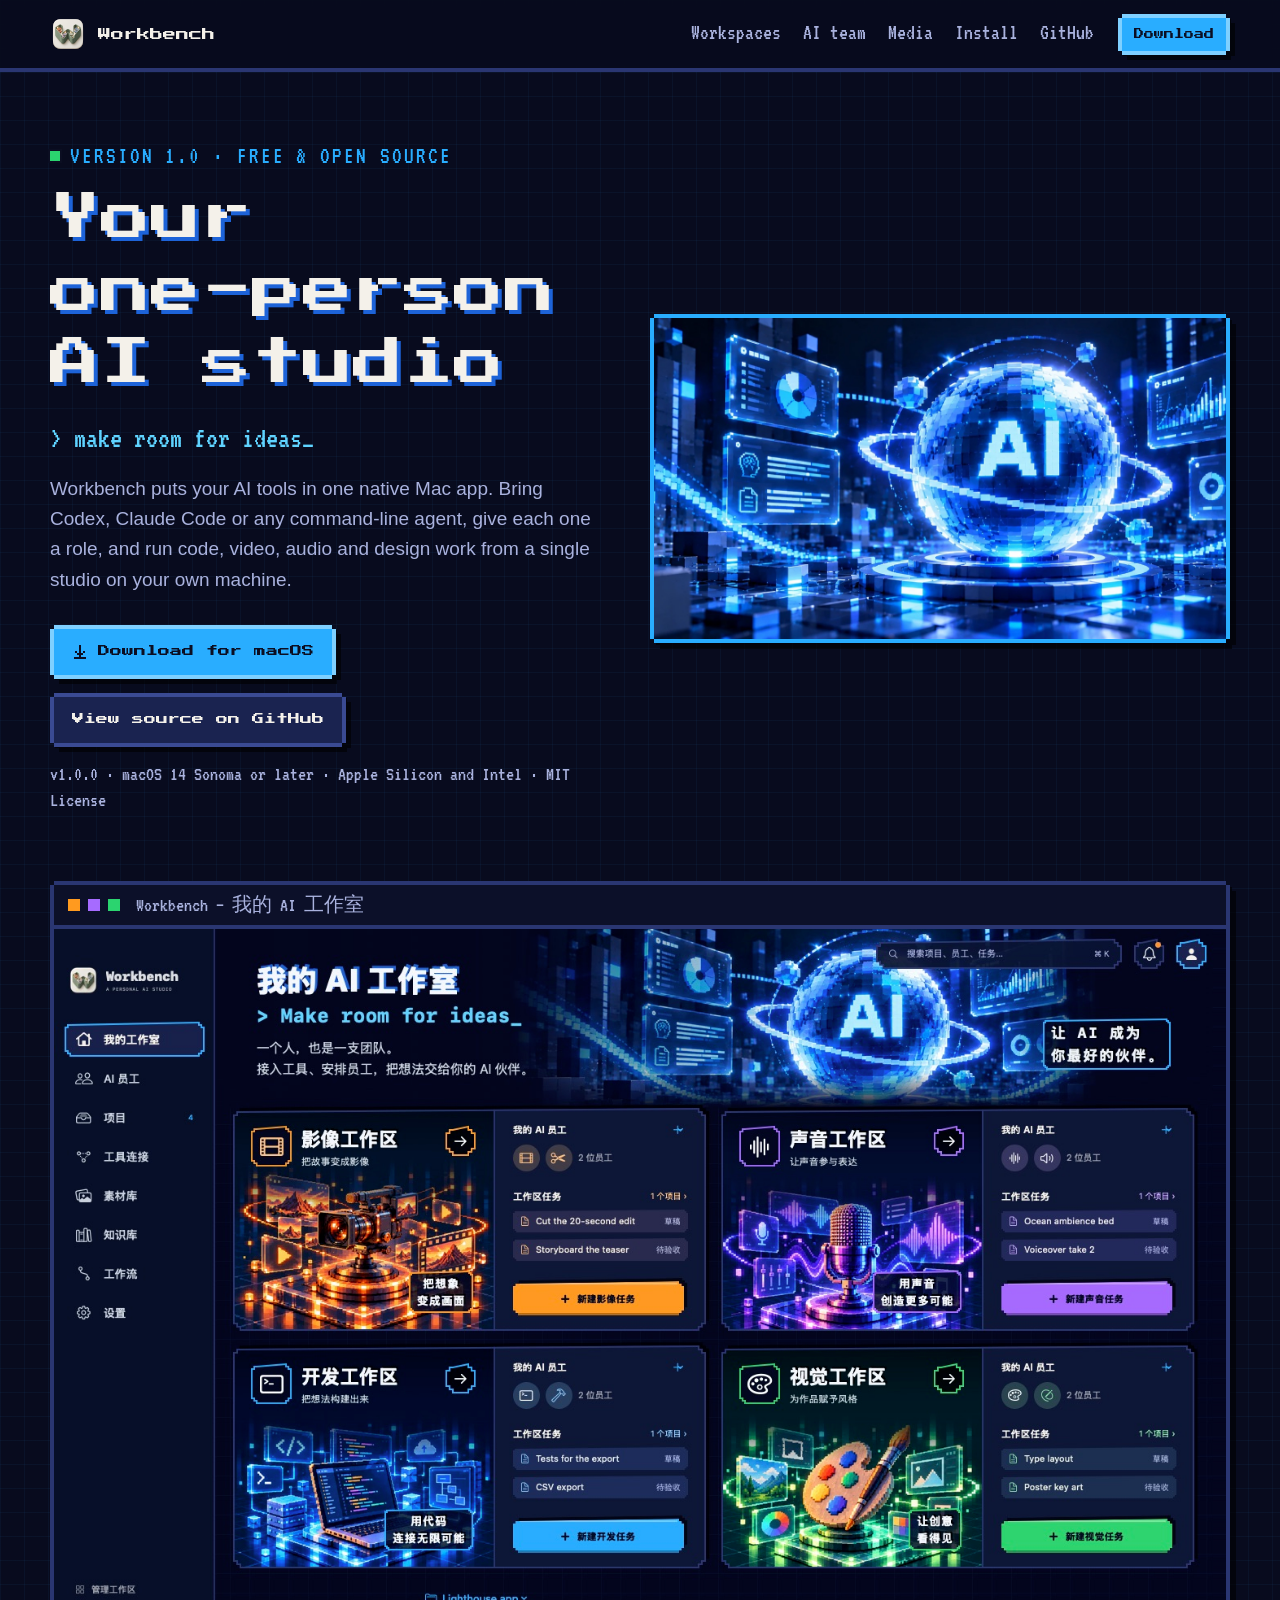
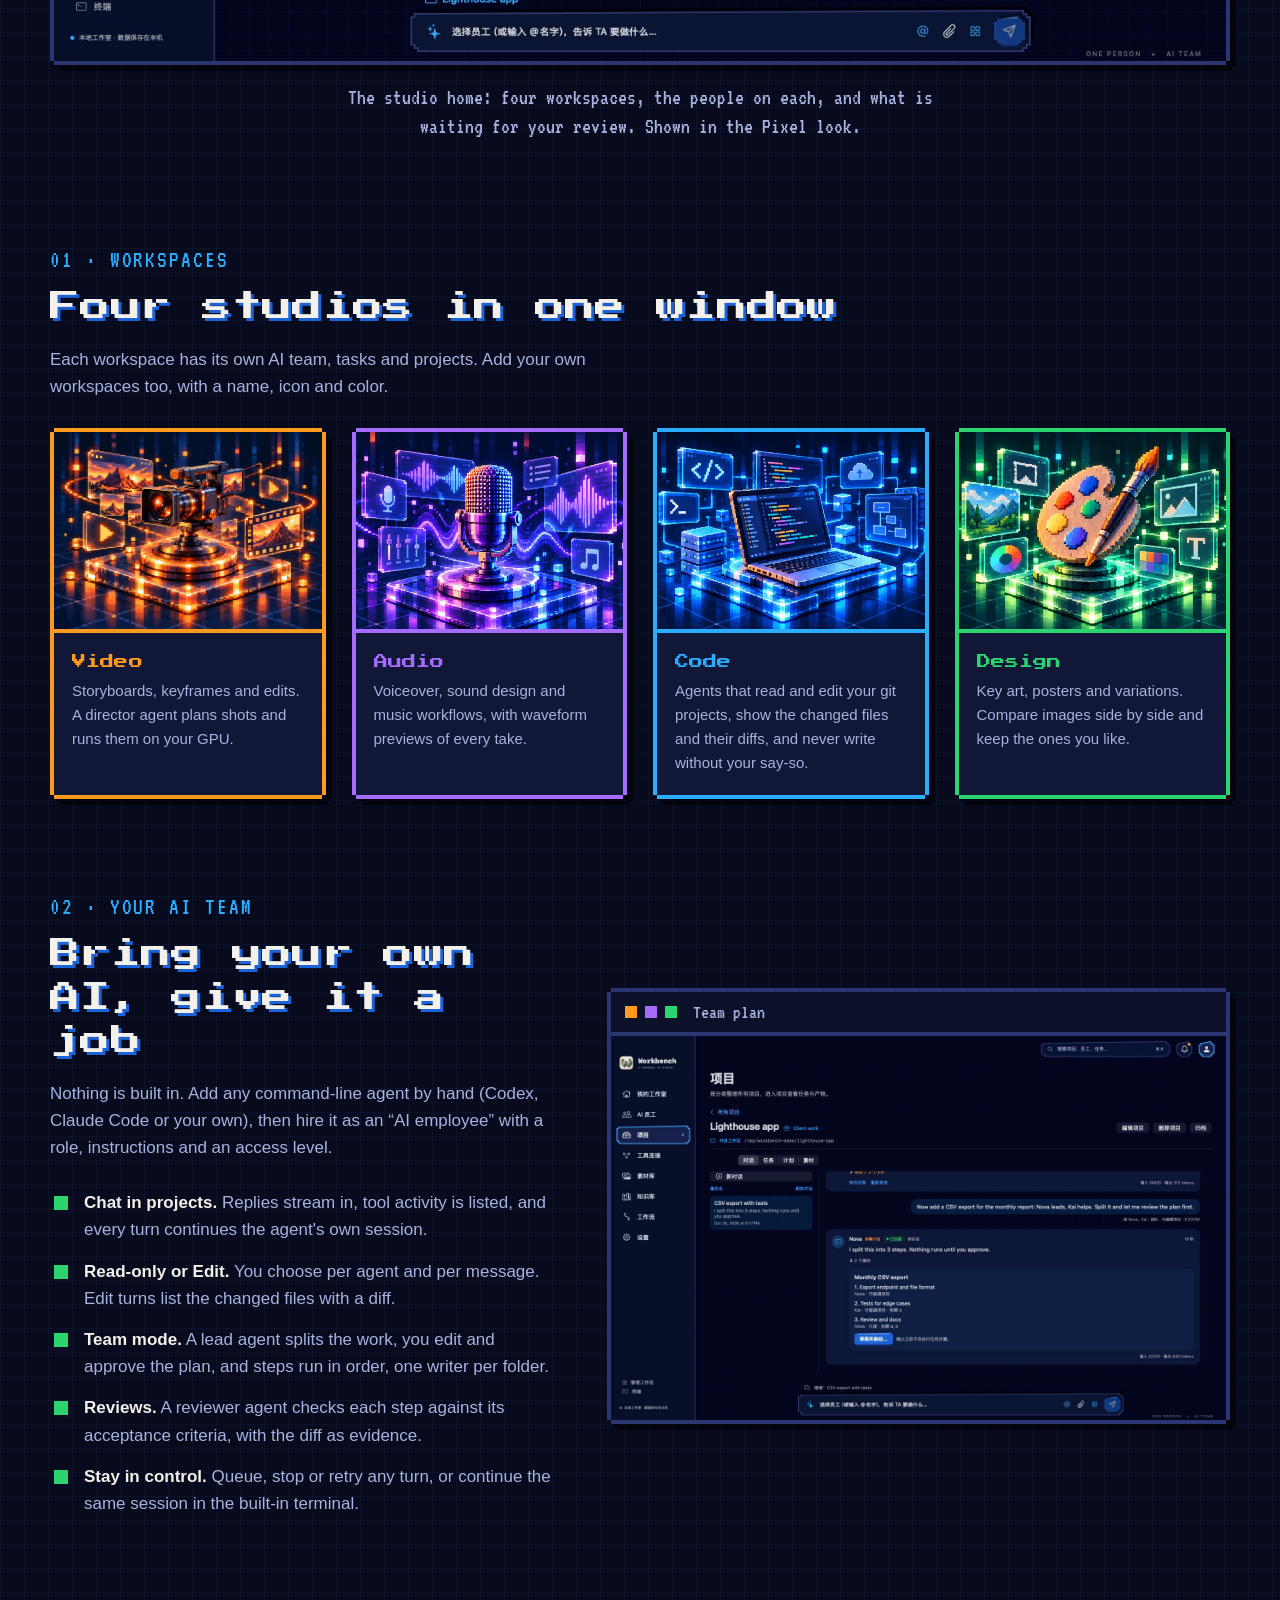
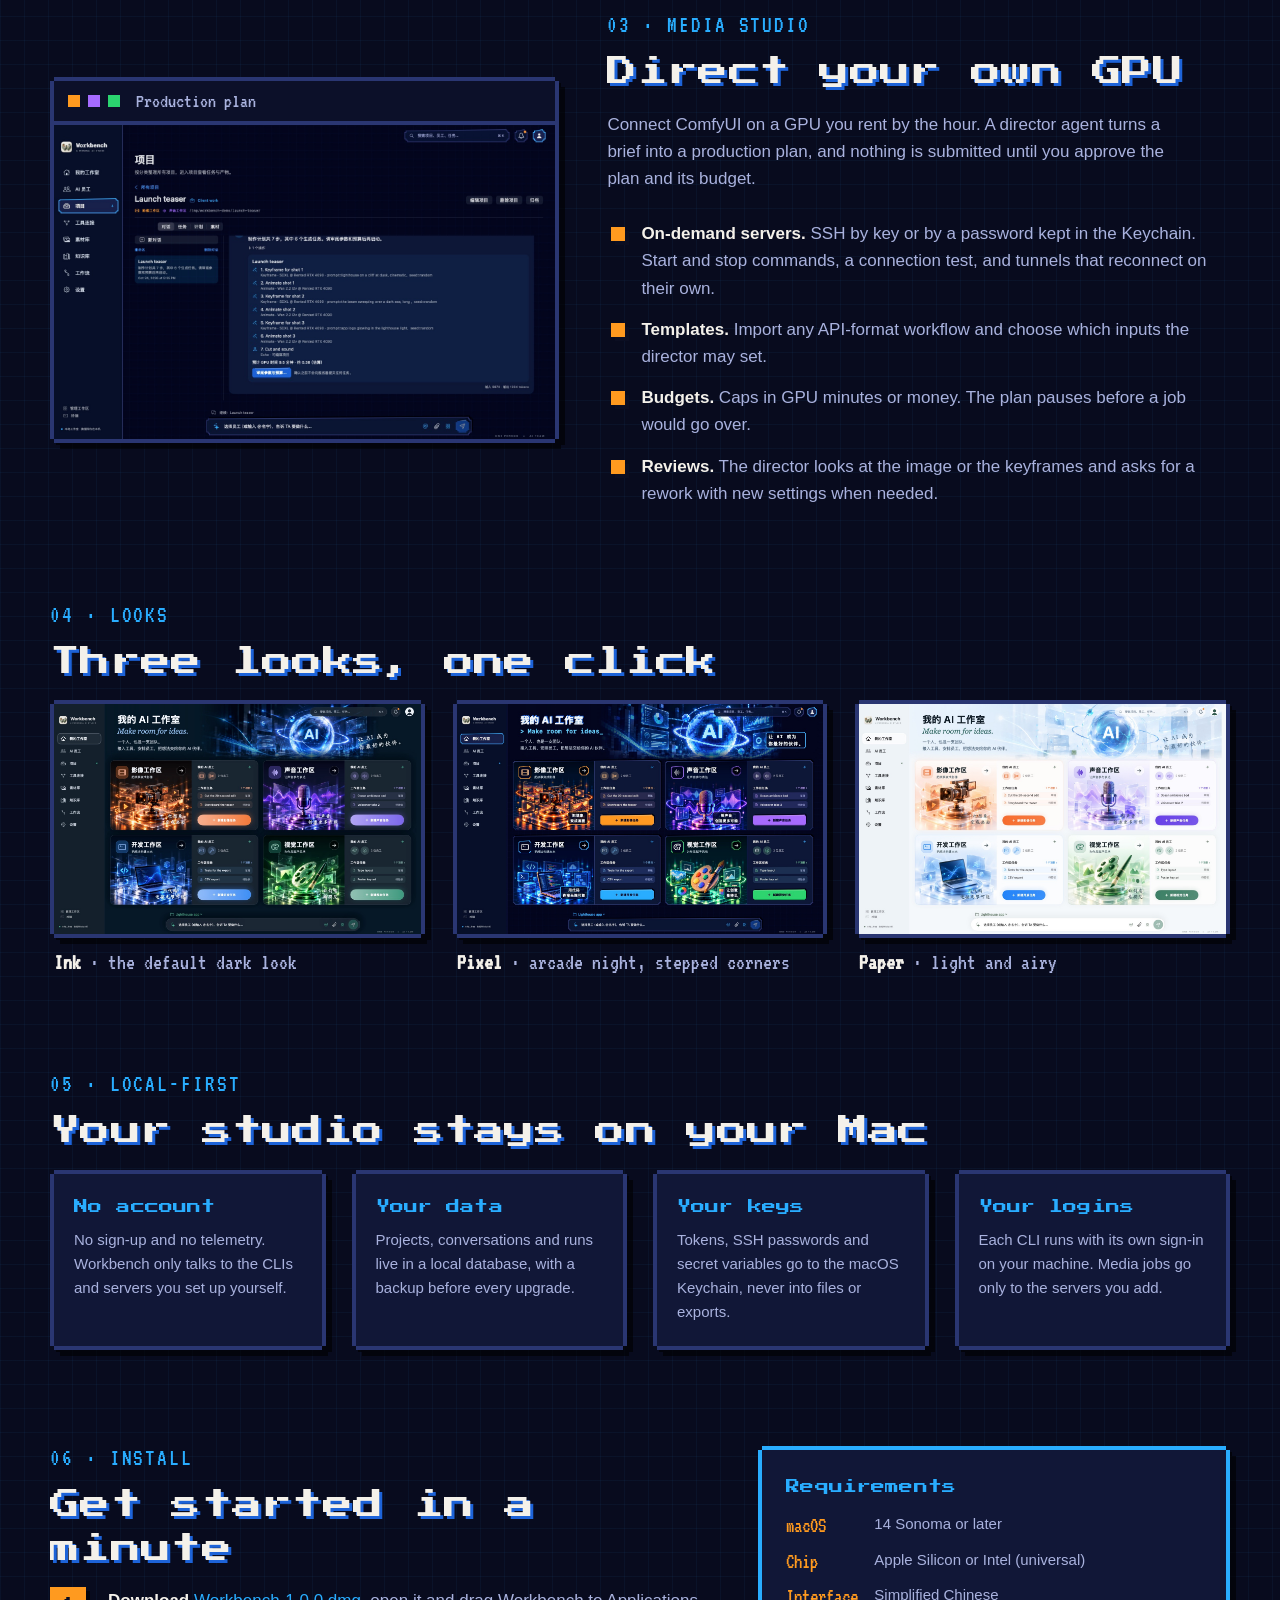
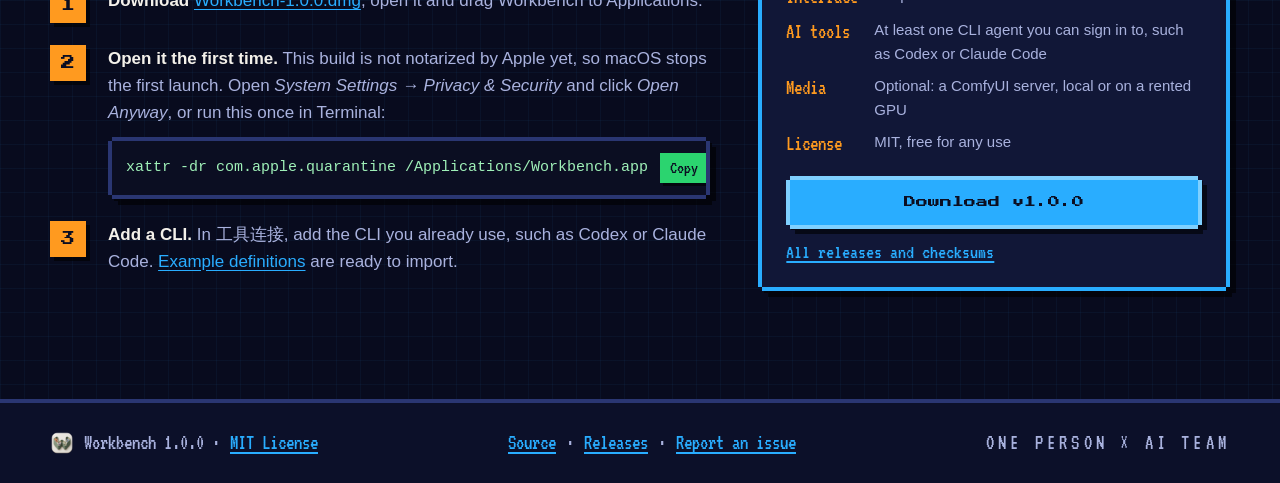
==== site/index.html @ cf40e53f "Release Workbench 1.0.0 First official release.  - Looks: Ink dark is the default; new Pixel style; " ====
<!doctype html>
<html lang="en">
<head>
  <meta charset="utf-8">
  <meta name="viewport" content="width=device-width, initial-scale=1">
  <title>Workbench — your one-person AI studio for macOS</title>
  <meta name="description" content="Workbench is a free, open-source Mac app that brings your AI tools into one studio. Bring Codex, Claude Code or any CLI, give them roles, and run code, video, audio and design work from one place.">
  <meta name="theme-color" content="#080B1E">
  <meta property="og:type" content="website">
  <meta property="og:title" content="Workbench — your one-person AI studio">
  <meta property="og:description" content="Bring your own AI tools, give them roles, and run a studio for code, video, audio and design on your Mac. Free and open source.">
  <meta property="og:image" content="https://haiyangdeng.github.io/My-Workbench/assets/screens/home-pixel.jpg">
  <meta property="og:url" content="https://haiyangdeng.github.io/My-Workbench/">
  <meta name="twitter:card" content="summary_large_image">
  <link rel="icon" type="image/png" href="assets/favicon.png">
  <link rel="apple-touch-icon" href="assets/icon-512.png">
  <link rel="preconnect" href="https://fonts.googleapis.com">
  <link rel="preconnect" href="https://fonts.gstatic.com" crossorigin>
  <link href="https://fonts.googleapis.com/css2?family=Press+Start+2P&family=VT323&display=swap" rel="stylesheet">
  <link rel="stylesheet" href="styles.css">
</head>
<body>
  <a class="skip" href="#main">Skip to content</a>

  <header class="nav">
    <div class="wrap nav-inner">
      <a class="brand" href="#top" aria-label="Workbench home">
        <img src="assets/icon-512.png" alt="" width="36" height="36">
        <span>Workbench</span>
      </a>
      <nav aria-label="Sections">
        <ul>
          <li><a href="#workspaces">Workspaces</a></li>
          <li><a href="#agents">AI team</a></li>
          <li><a href="#media">Media</a></li>
          <li><a href="#install">Install</a></li>
          <li><a href="https://github.com/haiyangdeng/My-Workbench">GitHub</a></li>
        </ul>
      </nav>
      <a class="btn btn-small btn-primary" href="https://github.com/haiyangdeng/My-Workbench/releases/download/v1.0.0/Workbench-1.0.0.dmg">Download</a>
    </div>
  </header>

  <main id="main">
    <section class="hero" id="top">
      <div class="wrap hero-grid">
        <div class="hero-copy">
          <p class="kicker"><span class="dot"></span> Version 1.0 · free &amp; open source</p>
          <h1>Your <span class="nowrap">one-person</span> AI studio</h1>
          <p class="prompt" aria-label="Make room for ideas">&gt; make room for ideas<span class="caret" aria-hidden="true">_</span></p>
          <p class="lede">Workbench puts your AI tools in one native Mac app. Bring Codex, Claude Code or any command-line agent, give each one a role, and run code, video, audio and design work from a single studio on your own machine.</p>
          <div class="cta">
            <a class="btn btn-primary" href="https://github.com/haiyangdeng/My-Workbench/releases/download/v1.0.0/Workbench-1.0.0.dmg">
              <svg aria-hidden="true" viewBox="0 0 16 16" width="16" height="16"><path fill="currentColor" d="M7 1h2v8h2v-2h2v2h-2v2h-2v2H7v-2H5v-2H3V7h2v2h2z M2 13h12v2H2z"/></svg>
              Download for macOS
            </a>
            <a class="btn" href="https://github.com/haiyangdeng/My-Workbench">View source on GitHub</a>
          </div>
          <p class="fine">v1.0.0 · macOS 14 Sonoma or later · Apple Silicon and Intel · MIT License</p>
        </div>
        <div class="hero-art px">
          <img src="assets/art/hero.jpg" alt="Pixel-art illustration of a glowing sphere marked AI, surrounded by floating screens" width="1700" height="721">
        </div>
      </div>
    </section>

    <section class="showcase" aria-label="Screenshot">
      <div class="wrap">
        <figure class="window px">
          <div class="titlebar" aria-hidden="true"><i></i><i></i><i></i><span>Workbench — 我的 AI 工作室</span></div>
          <img src="assets/screens/home-pixel.jpg" alt="Workbench home in the pixel style: four workspace cards for video, audio, code and design, each with its AI team and tasks" width="1440" height="900" loading="lazy">
        </figure>
        <p class="caption">The studio home: four workspaces, the people on each, and what is waiting for your review. Shown in the Pixel look.</p>
      </div>
    </section>

    <section id="workspaces" class="section">
      <div class="wrap">
        <p class="kicker">01 · Workspaces</p>
        <h2>Four studios in one window</h2>
        <p class="intro">Each workspace has its own AI team, tasks and projects. Add your own workspaces too, with a name, icon and color.</p>
        <ul class="cards">
          <li class="card px" style="--accent: var(--orange)">
            <img src="assets/art/video.jpg" alt="" loading="lazy" width="1100" height="822">
            <h3>Video</h3>
            <p>Storyboards, keyframes and edits. A director agent plans shots and runs them on your GPU.</p>
          </li>
          <li class="card px" style="--accent: var(--purple)">
            <img src="assets/art/audio.jpg" alt="" loading="lazy" width="1100" height="730">
            <h3>Audio</h3>
            <p>Voiceover, sound design and music workflows, with waveform previews of every take.</p>
          </li>
          <li class="card px" style="--accent: var(--cyan)">
            <img src="assets/art/code.jpg" alt="" loading="lazy" width="1100" height="730">
            <h3>Code</h3>
            <p>Agents that read and edit your git projects, show the changed files and their diffs, and never write without your say-so.</p>
          </li>
          <li class="card px" style="--accent: var(--green)">
            <img src="assets/art/design.jpg" alt="" loading="lazy" width="1100" height="730">
            <h3>Design</h3>
            <p>Key art, posters and variations. Compare images side by side and keep the ones you like.</p>
          </li>
        </ul>
      </div>
    </section>

    <section id="agents" class="section split">
      <div class="wrap split-grid">
        <div>
          <p class="kicker">02 · Your AI team</p>
          <h2>Bring your own AI, give it a job</h2>
          <p class="intro">Nothing is built in. Add any command-line agent by hand (Codex, Claude Code or your own), then hire it as an “AI employee” with a role, instructions and an access level.</p>
          <ul class="checks">
            <li><b>Chat in projects.</b> Replies stream in, tool activity is listed, and every turn continues the agent's own session.</li>
            <li><b>Read-only or Edit.</b> You choose per agent and per message. Edit turns list the changed files with a diff.</li>
            <li><b>Team mode.</b> A lead agent splits the work, you edit and approve the plan, and steps run in order, one writer per folder.</li>
            <li><b>Reviews.</b> A reviewer agent checks each step against its acceptance criteria, with the diff as evidence.</li>
            <li><b>Stay in control.</b> Queue, stop or retry any turn, or continue the same session in the built-in terminal.</li>
          </ul>
        </div>
        <figure class="window px">
          <div class="titlebar" aria-hidden="true"><i></i><i></i><i></i><span>Team plan</span></div>
          <img src="assets/screens/team-plan.jpg" alt="A project conversation: an agent's earlier fix with its changed files, then a lead agent's three-step plan waiting for approval" width="1440" height="900" loading="lazy">
        </figure>
      </div>
    </section>

    <section id="media" class="section split reverse">
      <div class="wrap split-grid">
        <div>
          <p class="kicker">03 · Media studio</p>
          <h2>Direct your own GPU</h2>
          <p class="intro">Connect ComfyUI on a GPU you rent by the hour. A director agent turns a brief into a production plan, and nothing is submitted until you approve the plan and its budget.</p>
          <ul class="checks">
            <li><b>On-demand servers.</b> SSH by key or by a password kept in the Keychain. Start and stop commands, a connection test, and tunnels that reconnect on their own.</li>
            <li><b>Templates.</b> Import any API-format workflow and choose which inputs the director may set.</li>
            <li><b>Budgets.</b> Caps in GPU minutes or money. The plan pauses before a job would go over.</li>
            <li><b>Reviews.</b> The director looks at the image or the keyframes and asks for a rework with new settings when needed.</li>
          </ul>
        </div>
        <figure class="window px">
          <div class="titlebar" aria-hidden="true"><i></i><i></i><i></i><span>Production plan</span></div>
          <img src="assets/screens/director-plan.jpg" alt="A director's seven-step production plan for a launch teaser, with keyframe and animation jobs on a rented GPU and an estimated cost" width="1440" height="900" loading="lazy">
        </figure>
      </div>
    </section>

    <section id="looks" class="section">
      <div class="wrap">
        <p class="kicker">04 · Looks</p>
        <h2>Three looks, one click</h2>
        <ul class="looks">
          <li>
            <figure class="px"><img src="assets/screens/home-ink.jpg" alt="Workbench in the Ink look: deep navy with glowing artwork" loading="lazy" width="1440" height="900"></figure>
            <p><b>Ink</b> · the default dark look</p>
          </li>
          <li>
            <figure class="px"><img src="assets/screens/home-pixel.jpg" alt="Workbench in the Pixel look: indigo night, arcade colors and pixel artwork" loading="lazy" width="1440" height="900"></figure>
            <p><b>Pixel</b> · arcade night, stepped corners</p>
          </li>
          <li>
            <figure class="px"><img src="assets/screens/home-paper.jpg" alt="Workbench in the Paper look: light blue and white" loading="lazy" width="1440" height="900"></figure>
            <p><b>Paper</b> · light and airy</p>
          </li>
        </ul>
      </div>
    </section>

    <section id="local" class="section">
      <div class="wrap">
        <p class="kicker">05 · Local-first</p>
        <h2>Your studio stays on your Mac</h2>
        <ul class="tiles">
          <li class="px"><h3>No account</h3><p>No sign-up and no telemetry. Workbench only talks to the CLIs and servers you set up yourself.</p></li>
          <li class="px"><h3>Your data</h3><p>Projects, conversations and runs live in a local database, with a backup before every upgrade.</p></li>
          <li class="px"><h3>Your keys</h3><p>Tokens, SSH passwords and secret variables go to the macOS Keychain, never into files or exports.</p></li>
          <li class="px"><h3>Your logins</h3><p>Each CLI runs with its own sign-in on your machine. Media jobs go only to the servers you add.</p></li>
        </ul>
      </div>
    </section>

    <section id="install" class="section">
      <div class="wrap install">
        <div>
          <p class="kicker">06 · Install</p>
          <h2>Get started in a minute</h2>
          <ol class="steps">
            <li><span class="num">1</span><div><b>Download</b> <a href="https://github.com/haiyangdeng/My-Workbench/releases/download/v1.0.0/Workbench-1.0.0.dmg">Workbench-1.0.0.dmg</a>, open it and drag Workbench to Applications.</div></li>
            <li><span class="num">2</span><div><b>Open it the first time.</b> This build is not notarized by Apple yet, so macOS stops the first launch. Open <i>System Settings → Privacy &amp; Security</i> and click <i>Open Anyway</i>, or run this once in Terminal:
              <div class="code px"><code id="xattr">xattr -dr com.apple.quarantine /Applications/Workbench.app</code><button class="copy" type="button" data-copy="xattr">Copy</button></div></div></li>
            <li><span class="num">3</span><div><b>Add a CLI.</b> In 工具连接, add the CLI you already use, such as Codex or Claude Code. <a href="https://github.com/haiyangdeng/My-Workbench/tree/main/docs/cli-examples">Example definitions</a> are ready to import.</div></li>
          </ol>
        </div>
        <aside class="specs px" aria-label="Requirements">
          <h3>Requirements</h3>
          <dl>
            <dt>macOS</dt><dd>14 Sonoma or later</dd>
            <dt>Chip</dt><dd>Apple Silicon or Intel (universal)</dd>
            <dt>Interface</dt><dd>Simplified Chinese</dd>
            <dt>AI tools</dt><dd>At least one CLI agent you can sign in to, such as Codex or Claude Code</dd>
            <dt>Media</dt><dd>Optional: a ComfyUI server, local or on a rented GPU</dd>
            <dt>License</dt><dd>MIT, free for any use</dd>
          </dl>
          <a class="btn btn-primary btn-block" href="https://github.com/haiyangdeng/My-Workbench/releases/download/v1.0.0/Workbench-1.0.0.dmg">Download v1.0.0</a>
          <p class="fine"><a href="https://github.com/haiyangdeng/My-Workbench/releases">All releases and checksums</a></p>
        </aside>
      </div>
    </section>
  </main>

  <footer class="footer">
    <div class="wrap footer-inner">
      <p><img src="assets/icon-512.png" alt="" width="24" height="24"> Workbench 1.0.0 · <a href="https://github.com/haiyangdeng/My-Workbench/blob/main/LICENSE">MIT License</a></p>
      <p><a href="https://github.com/haiyangdeng/My-Workbench">Source</a> · <a href="https://github.com/haiyangdeng/My-Workbench/releases">Releases</a> · <a href="https://github.com/haiyangdeng/My-Workbench/issues">Report an issue</a></p>
      <p class="fine">ONE PERSON × AI TEAM</p>
    </div>
  </footer>
  <script src="main.js" defer></script>
</body>
</html>
---- site/styles.css ----
/* Workbench homepage — the app's Pixel look: indigo night, PICO-8-like accents, notched 8-bit frames, hard shadows. */
:root {
  --paper: #080B1E;
  --sidebar: #0C1029;
  --surface: #111737;
  --raised: #1A2350;
  --border: #2A3672;
  --text: #F4F1EA;
  --muted: #A9B2DE;
  --cyan: #29ADFF;
  --orange: #FF9A1F;
  --purple: #A66BFF;
  --green: #2BD46F;
  --ink: #0B0E22;
  --shadow: rgba(0, 0, 0, 0.6);
  --px: 4px;
  --pixel-font: "Press Start 2P", ui-monospace, monospace;
  --label-font: "VT323", ui-monospace, monospace;
  --body-font: -apple-system, BlinkMacSystemFont, "Segoe UI", "Helvetica Neue", Arial, sans-serif;
  color-scheme: dark;
}

* { box-sizing: border-box; }
html { scroll-behavior: smooth; }
body {
  margin: 0;
  background-color: var(--paper);
  background-image:
    linear-gradient(rgba(41, 173, 255, 0.05) 1px, transparent 1px),
    linear-gradient(90deg, rgba(41, 173, 255, 0.05) 1px, transparent 1px);
  background-size: 24px 24px;
  color: var(--text);
  font: 17px/1.6 var(--body-font);
  -webkit-font-smoothing: antialiased;
}
img { display: block; max-width: 100%; height: auto; }
a { color: var(--cyan); text-underline-offset: 3px; }
a:hover { color: #7FD0FF; }
:focus-visible { outline: 3px solid var(--orange); outline-offset: 3px; }
b { color: var(--text); }
.nowrap { white-space: nowrap; }

.wrap { width: min(1180px, 100% - 32px); margin: 0 auto; }
.skip { position: absolute; left: -999px; top: 8px; background: var(--orange); color: var(--ink); padding: 8px 12px; z-index: 10; font-family: var(--label-font); font-size: 20px; }
.skip:focus { left: 8px; }

/* The 8-bit frame: a border drawn outside the box with its corner pixels missing, plus an unblurred shadow. */
.px {
  --frame: var(--border);
  background: var(--surface);
  box-shadow: 0 calc(-1 * var(--px)) 0 0 var(--frame), 0 var(--px) 0 0 var(--frame), calc(-1 * var(--px)) 0 0 0 var(--frame), var(--px) 0 0 0 var(--frame);
  filter: drop-shadow(6px 6px 0 var(--shadow));
  margin: var(--px);
}

/* Type */
h1, h2, h3 { font-family: var(--pixel-font); font-weight: 400; line-height: 1.45; margin: 0; letter-spacing: 0.01em; }
h1 { font-size: clamp(26px, 4.6vw, 50px); text-shadow: 4px 4px 0 #1D63D8; }
h2 { font-size: clamp(19px, 2.7vw, 30px); text-shadow: 3px 3px 0 #1D63D8; margin-bottom: 16px; }
h3 { font-size: 14px; line-height: 1.6; }
.kicker { font: 24px/1 var(--label-font); color: var(--cyan); text-transform: uppercase; letter-spacing: 0.08em; margin: 0 0 14px; display: flex; align-items: center; gap: 10px; }
.kicker .dot { width: 10px; height: 10px; background: var(--green); box-shadow: 0 0 0 2px var(--ink); display: inline-block; animation: blink 1.2s steps(1) infinite; }
.intro { color: var(--muted); max-width: 62ch; margin: 0 0 28px; }
.fine { font: 20px/1.3 var(--label-font); color: var(--muted); margin: 14px 0 0; }

/* Buttons: solid blocks that lift on hover and press down on click. */
.btn {
  --frame: #3A4A93;
  display: inline-flex; align-items: center; gap: 10px;
  font: 12px/1.3 var(--pixel-font);
  color: var(--text); background: var(--raised); text-decoration: none;
  padding: 15px 18px; margin: var(--px); cursor: pointer;
  box-shadow: 0 calc(-1 * var(--px)) 0 0 var(--frame), 0 var(--px) 0 0 var(--frame), calc(-1 * var(--px)) 0 0 0 var(--frame), var(--px) 0 0 0 var(--frame);
  filter: drop-shadow(5px 5px 0 var(--shadow));
  transition: transform 80ms steps(2), filter 80ms steps(2);
}
.btn:hover { color: var(--text); transform: translate(-2px, -2px); filter: drop-shadow(7px 7px 0 var(--shadow)); }
.btn:active { transform: translate(3px, 3px); filter: drop-shadow(1px 1px 0 var(--shadow)); }
.btn-primary { --frame: #7FD0FF; background: var(--cyan); color: var(--ink); }
.btn-primary:hover { color: var(--ink); }
.btn-small { font-size: 10px; padding: 10px 12px; }
.btn-block { display: flex; justify-content: center; margin-top: 22px; }

/* Navigation */
.nav { position: sticky; top: 0; z-index: 5; background: rgba(8, 11, 30, 0.92); backdrop-filter: blur(6px); border-bottom: var(--px) solid var(--border); }
.nav-inner { display: flex; align-items: center; gap: 24px; min-height: 68px; }
.brand { display: flex; align-items: center; gap: 12px; color: var(--text); text-decoration: none; font: 13px var(--pixel-font); }
.brand img { image-rendering: auto; }
.nav nav { margin-left: auto; }
.nav ul { list-style: none; display: flex; gap: 22px; margin: 0; padding: 0; }
.nav nav a { font: 22px var(--label-font); color: var(--muted); text-decoration: none; }
.nav nav a:hover { color: var(--text); }

/* Hero */
.hero { padding: 72px 0 40px; }
.hero-grid { display: grid; grid-template-columns: minmax(0, 1fr) minmax(0, 1.05fr); gap: 48px; align-items: center; }
.prompt { font: 30px/1.2 var(--label-font); color: #5FD3FF; margin: 20px 0 18px; }
.caret { animation: blink 1s steps(1) infinite; }
.lede { font-size: 19px; color: var(--muted); max-width: 54ch; margin: 0 0 30px; }
.cta { display: flex; flex-wrap: wrap; gap: 14px; }
.hero-art { --frame: var(--cyan); overflow: hidden; }
.hero-art img { width: 100%; aspect-ratio: 16 / 9; object-fit: cover; object-position: 55% 50%; }

/* Windows around screenshots */
.window { margin: var(--px); }
.window img { width: 100%; }
.titlebar { display: flex; align-items: center; gap: 8px; padding: 10px 14px; background: var(--sidebar); border-bottom: var(--px) solid var(--border); font: 20px/1 var(--label-font); color: var(--muted); }
.titlebar i { width: 12px; height: 12px; display: inline-block; background: var(--orange); }
.titlebar i:nth-child(2) { background: var(--purple); }
.titlebar i:nth-child(3) { background: var(--green); }
.titlebar span { margin-left: 8px; }
.showcase { padding: 28px 0 24px; }
.caption { font: 22px/1.3 var(--label-font); color: var(--muted); text-align: center; margin: 22px auto 0; max-width: 70ch; }

/* Sections */
.section { padding: 84px 0 12px; }
section[id] { scroll-margin-top: 76px; }
.cards { list-style: none; padding: 0; margin: 0; display: grid; grid-template-columns: repeat(4, minmax(0, 1fr)); gap: 26px; }
.card { --frame: var(--accent); display: flex; flex-direction: column; }
.card img { aspect-ratio: 4 / 3; object-fit: cover; width: 100%; border-bottom: var(--px) solid var(--accent); }
.card h3 { color: var(--accent); padding: 18px 18px 6px; }
.card p { padding: 0 18px 20px; margin: 0; color: var(--muted); font-size: 15px; }

.split-grid { display: grid; grid-template-columns: minmax(0, 0.9fr) minmax(0, 1.1fr); gap: 48px; align-items: center; }
.split.reverse .split-grid > div { order: 2; }
.checks { list-style: none; padding: 0; margin: 0; display: grid; gap: 14px; }
.checks li { padding-left: 34px; position: relative; color: var(--muted); }
.checks li::before { content: ""; position: absolute; left: 4px; top: 7px; width: 14px; height: 14px; background: var(--green); box-shadow: 4px 4px 0 var(--ink); }
#media .checks li::before { background: var(--orange); }

.looks { list-style: none; padding: 0; margin: 0; display: grid; grid-template-columns: repeat(3, minmax(0, 1fr)); gap: 28px; }
.looks figure { margin: var(--px); overflow: hidden; }
.looks p { font: 22px/1.3 var(--label-font); color: var(--muted); margin: 14px 4px 0; }

.tiles { list-style: none; padding: 0; margin: 0; display: grid; grid-template-columns: repeat(4, minmax(0, 1fr)); gap: 26px; }
.tiles li { padding: 22px 20px; }
.tiles h3 { color: var(--cyan); margin-bottom: 10px; }
.tiles p { margin: 0; color: var(--muted); font-size: 15px; }

/* Install */
.install { display: grid; grid-template-columns: minmax(0, 1.4fr) minmax(0, 1fr); gap: 48px; align-items: start; }
.steps { list-style: none; padding: 0; margin: 0; display: grid; gap: 22px; }
.steps li { display: grid; grid-template-columns: 44px minmax(0, 1fr); gap: 14px; color: var(--muted); }
.num { width: 36px; height: 36px; display: grid; place-items: center; font: 14px var(--pixel-font); color: var(--ink); background: var(--orange); box-shadow: 4px 4px 0 var(--shadow); }
.code { --frame: var(--border); display: flex; align-items: center; gap: 12px; margin-top: 14px; padding: 12px 14px; background: var(--ink); overflow-x: auto; }
.code code { font: 15px/1.4 ui-monospace, "SF Mono", Menlo, monospace; color: #9FF0B8; white-space: nowrap; }
.copy { margin-left: auto; font: 18px/1 var(--label-font); color: var(--ink); background: var(--green); border: 0; padding: 6px 10px; cursor: pointer; box-shadow: 3px 3px 0 var(--shadow); }
.copy:active { transform: translate(2px, 2px); box-shadow: 1px 1px 0 var(--shadow); }
.specs { --frame: var(--cyan); padding: 26px 24px 22px; }
.specs h3 { color: var(--cyan); margin-bottom: 14px; }
.specs dl { display: grid; grid-template-columns: auto 1fr; gap: 8px 16px; margin: 0; }
.specs dt { font: 21px/1.3 var(--label-font); color: var(--orange); }
.specs dd { margin: 0; color: var(--muted); font-size: 15px; }

/* Footer */
.footer { margin-top: 96px; border-top: var(--px) solid var(--border); background: var(--sidebar); }
.footer-inner { display: flex; flex-wrap: wrap; align-items: center; justify-content: space-between; gap: 12px 28px; padding: 26px 0; }
.footer p { margin: 0; display: flex; align-items: center; gap: 10px; color: var(--muted); font: 21px/1.3 var(--label-font); }
.footer .fine { margin: 0; letter-spacing: 0.2em; }

@keyframes blink { 50% { opacity: 0; } }

@media (max-width: 1020px) {
  .cards, .tiles { grid-template-columns: repeat(2, minmax(0, 1fr)); }
}
@media (max-width: 860px) {
  .hero { padding-top: 44px; }
  .hero-grid, .split-grid, .install { grid-template-columns: minmax(0, 1fr); gap: 32px; }
  .split.reverse .split-grid > div { order: 0; }
  .looks { grid-template-columns: minmax(0, 1fr); }
  .nav ul { display: none; }
  .nav nav { margin-left: auto; }
}
@media (max-width: 560px) {
  body { font-size: 16px; }
  .cards, .tiles { grid-template-columns: minmax(0, 1fr); }
  .btn { font-size: 11px; }
  .brand span { font-size: 11px; }
  .specs dl { grid-template-columns: minmax(0, 1fr); gap: 2px; }
  .specs dd { margin-bottom: 10px; }
}
@media (prefers-reduced-motion: reduce) {
  html { scroll-behavior: auto; }
  .caret, .kicker .dot { animation: none; }
  .btn, .btn:hover, .btn:active { transition: none; transform: none; }
}
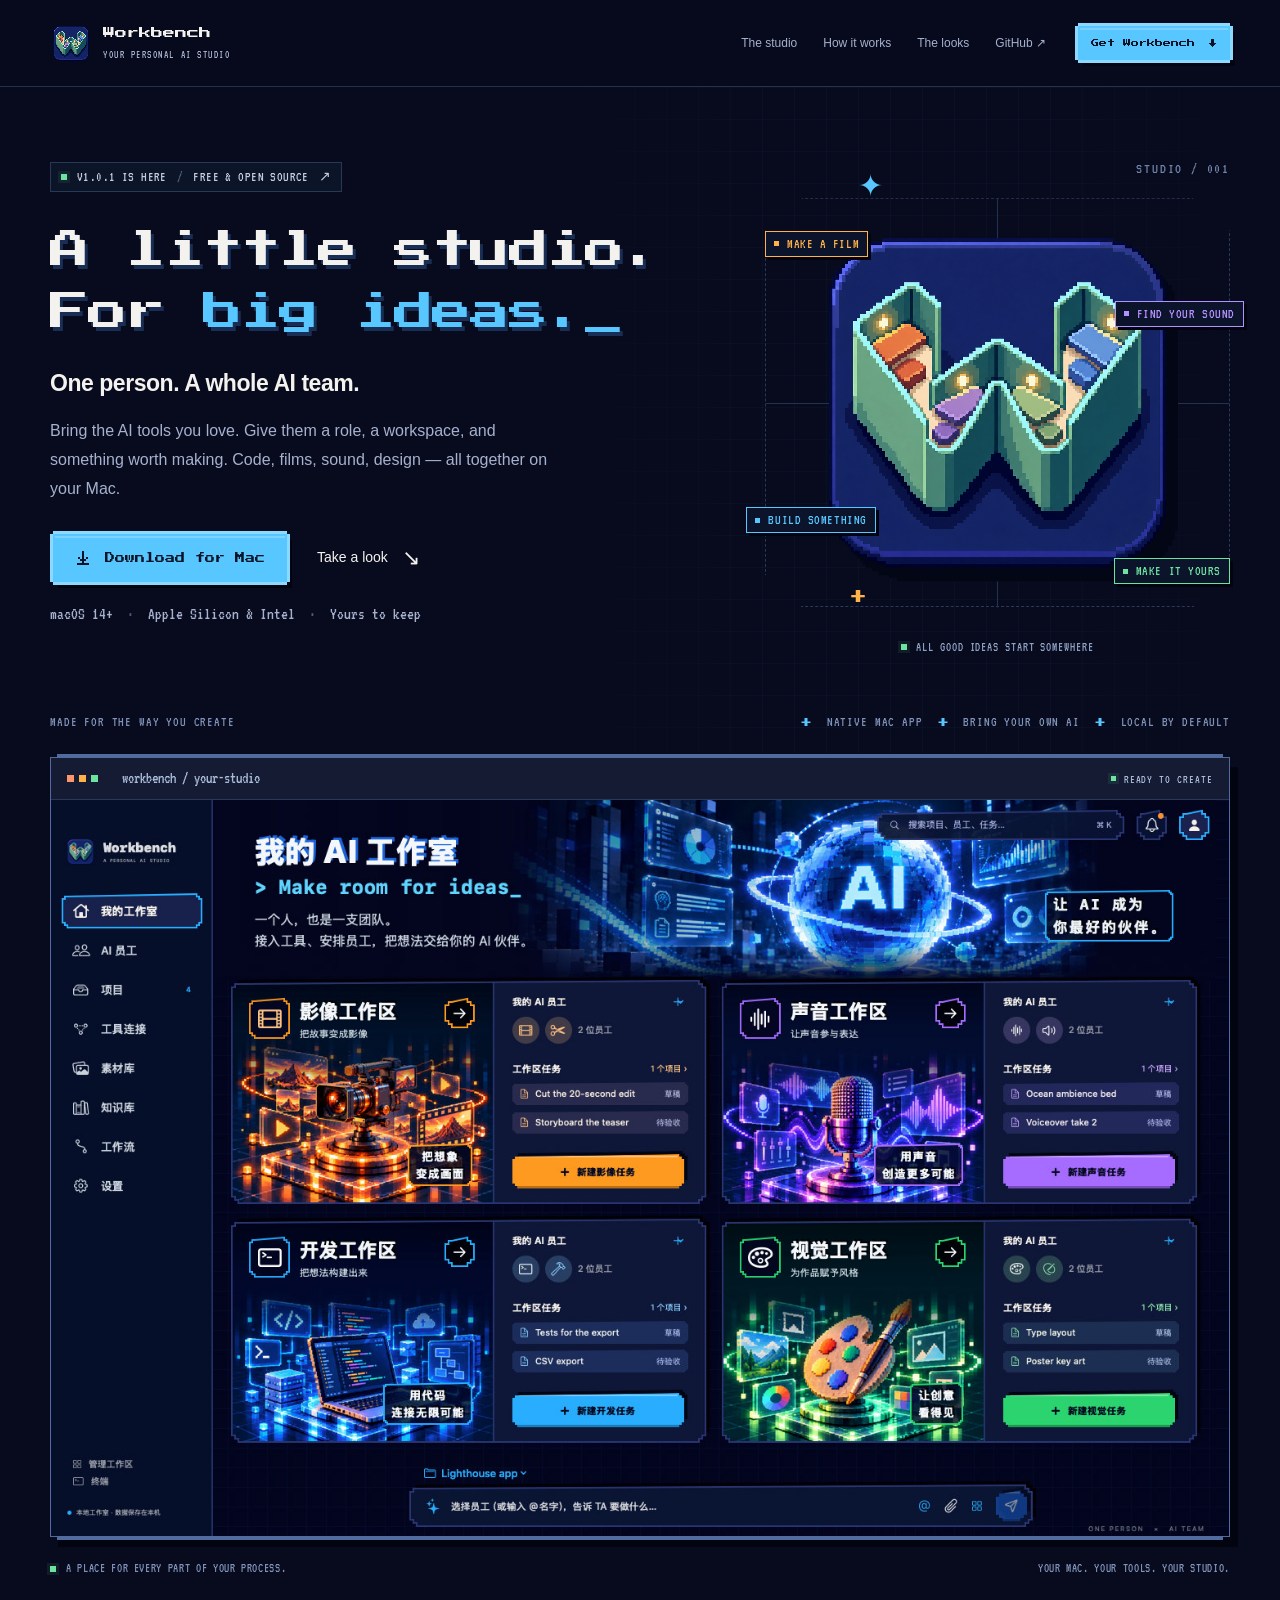
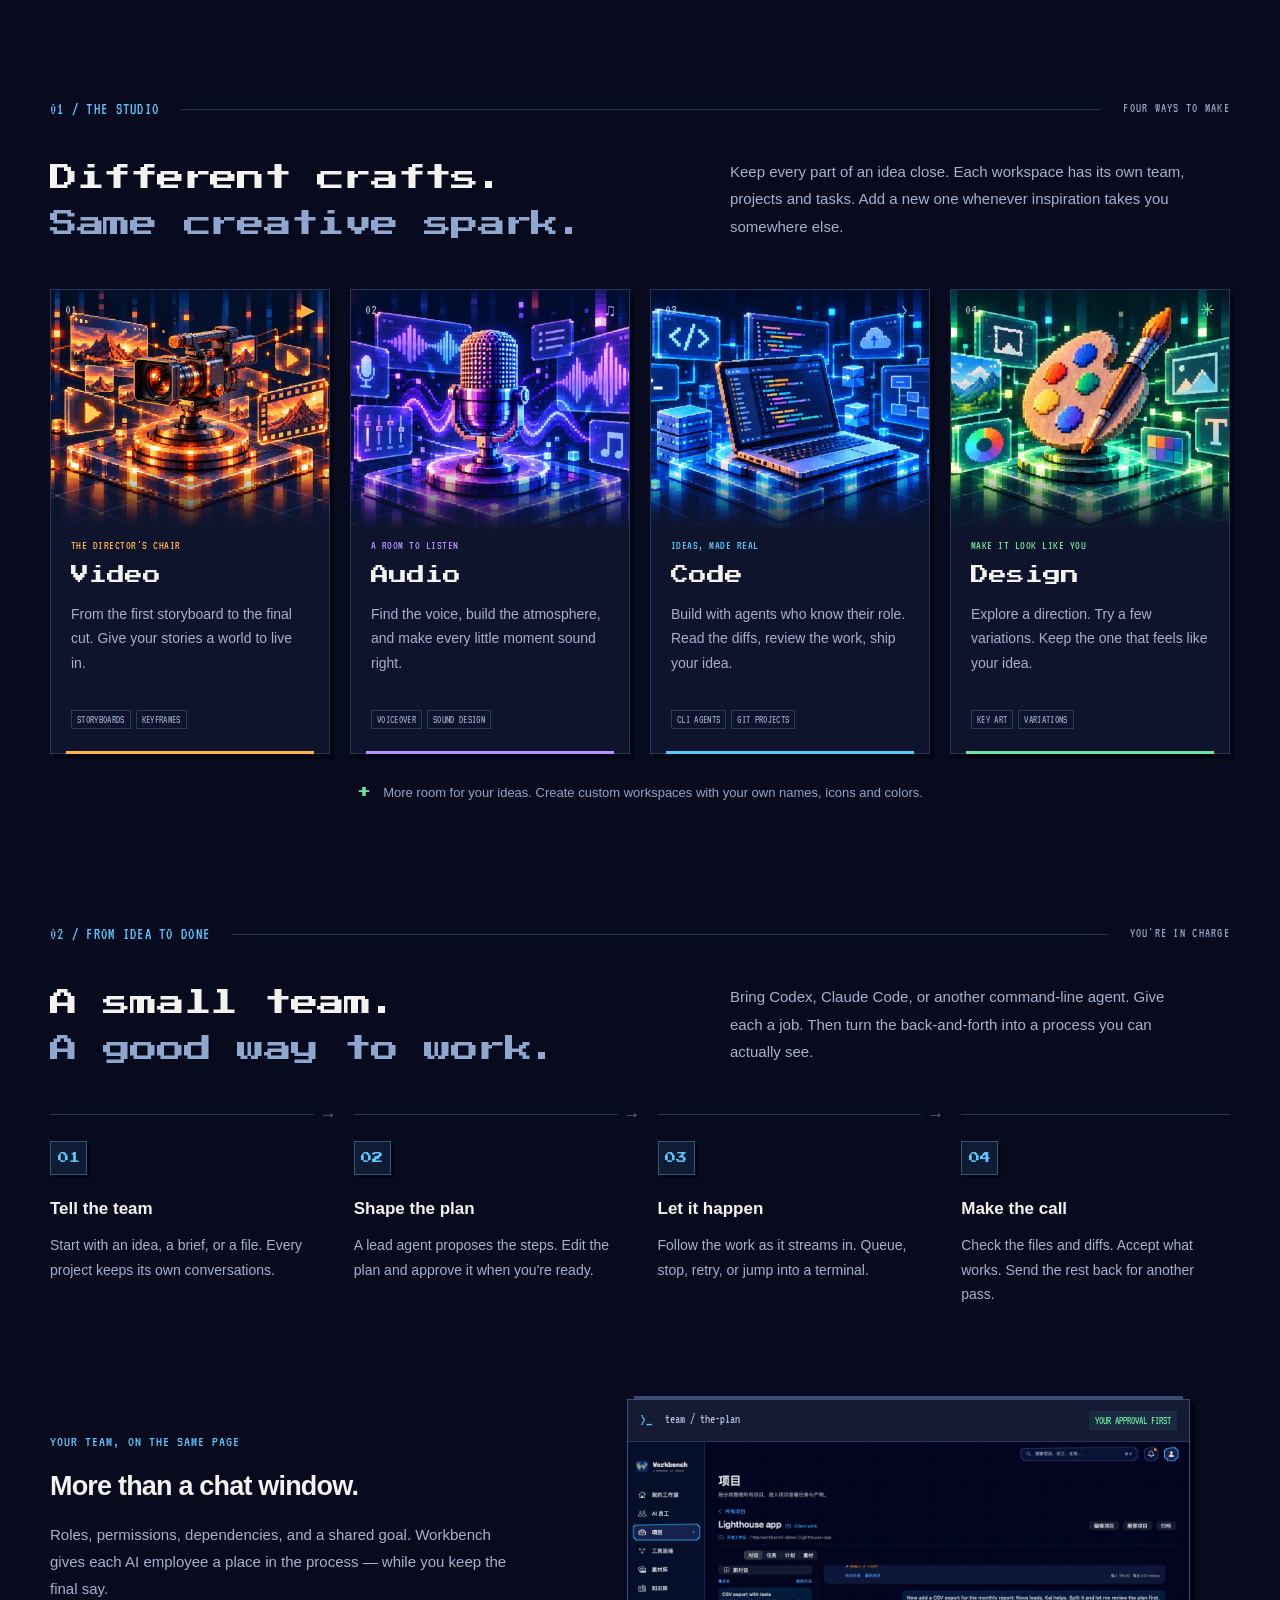
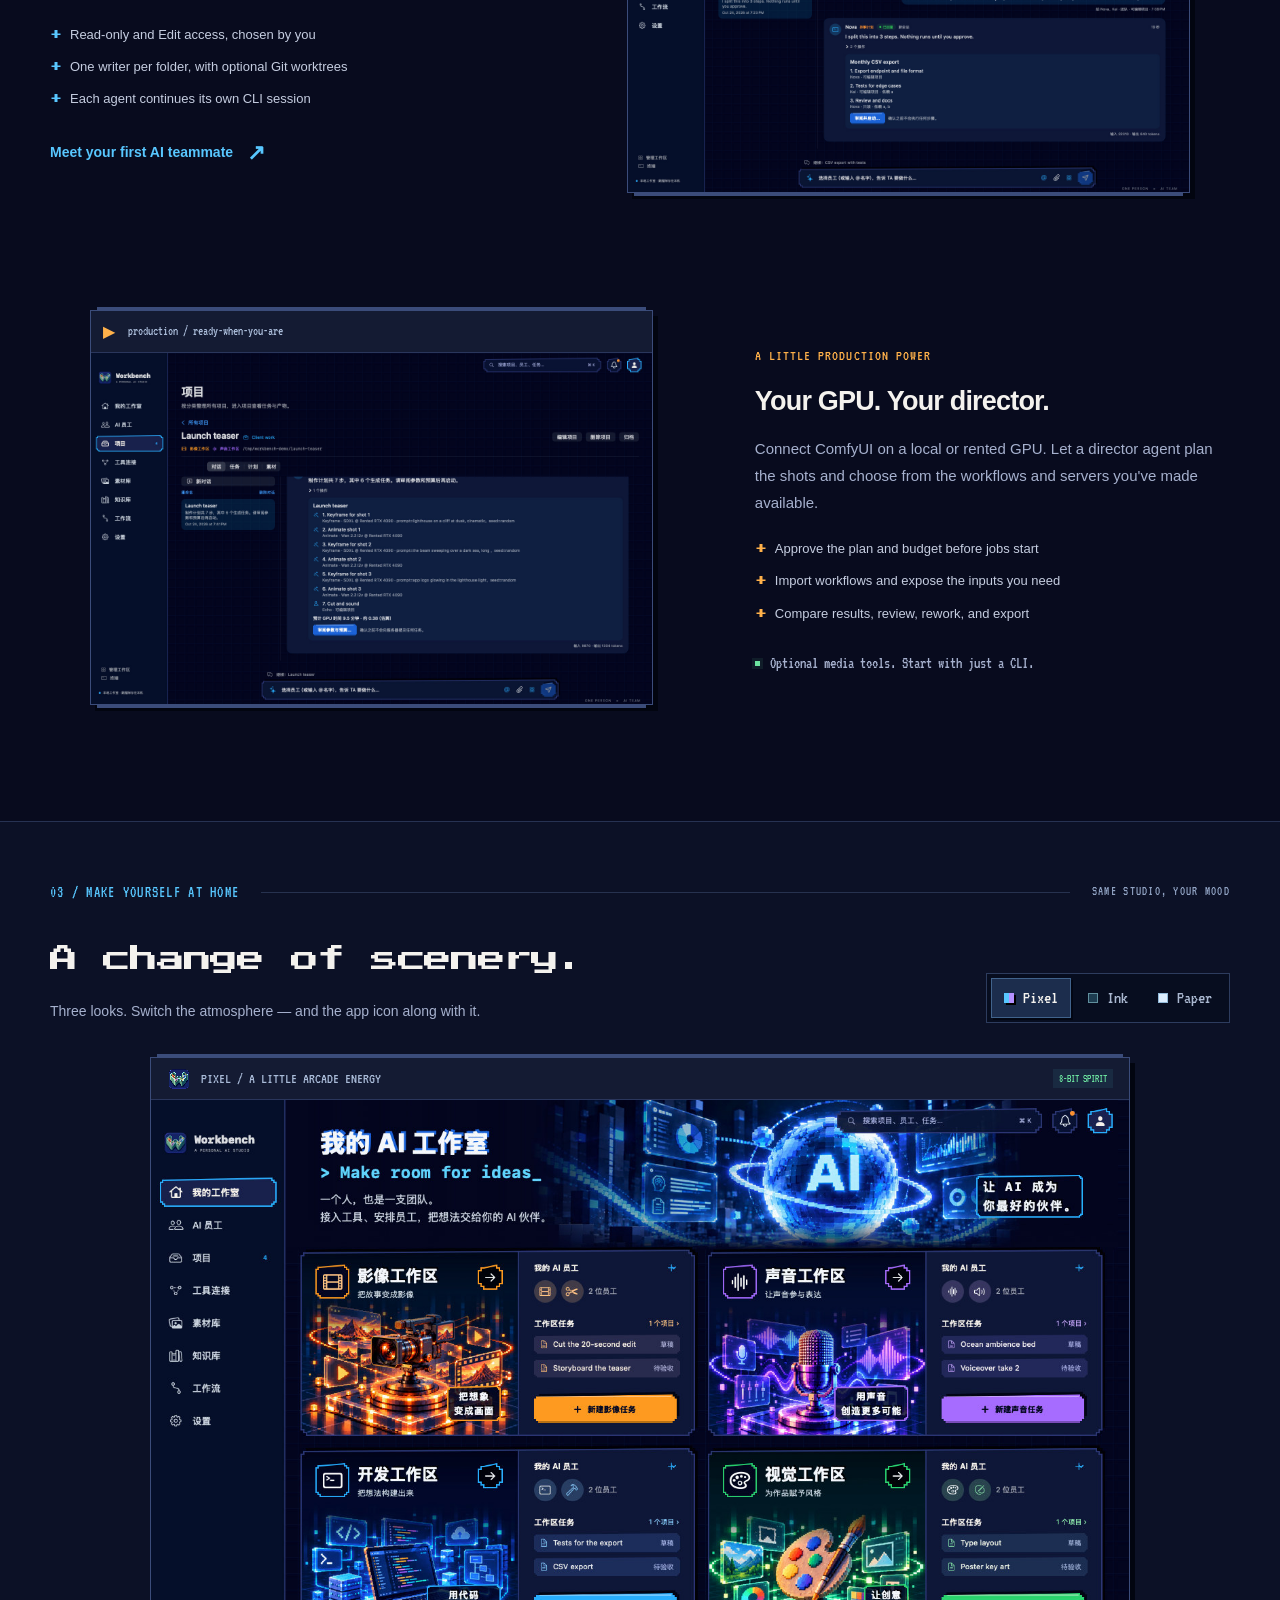
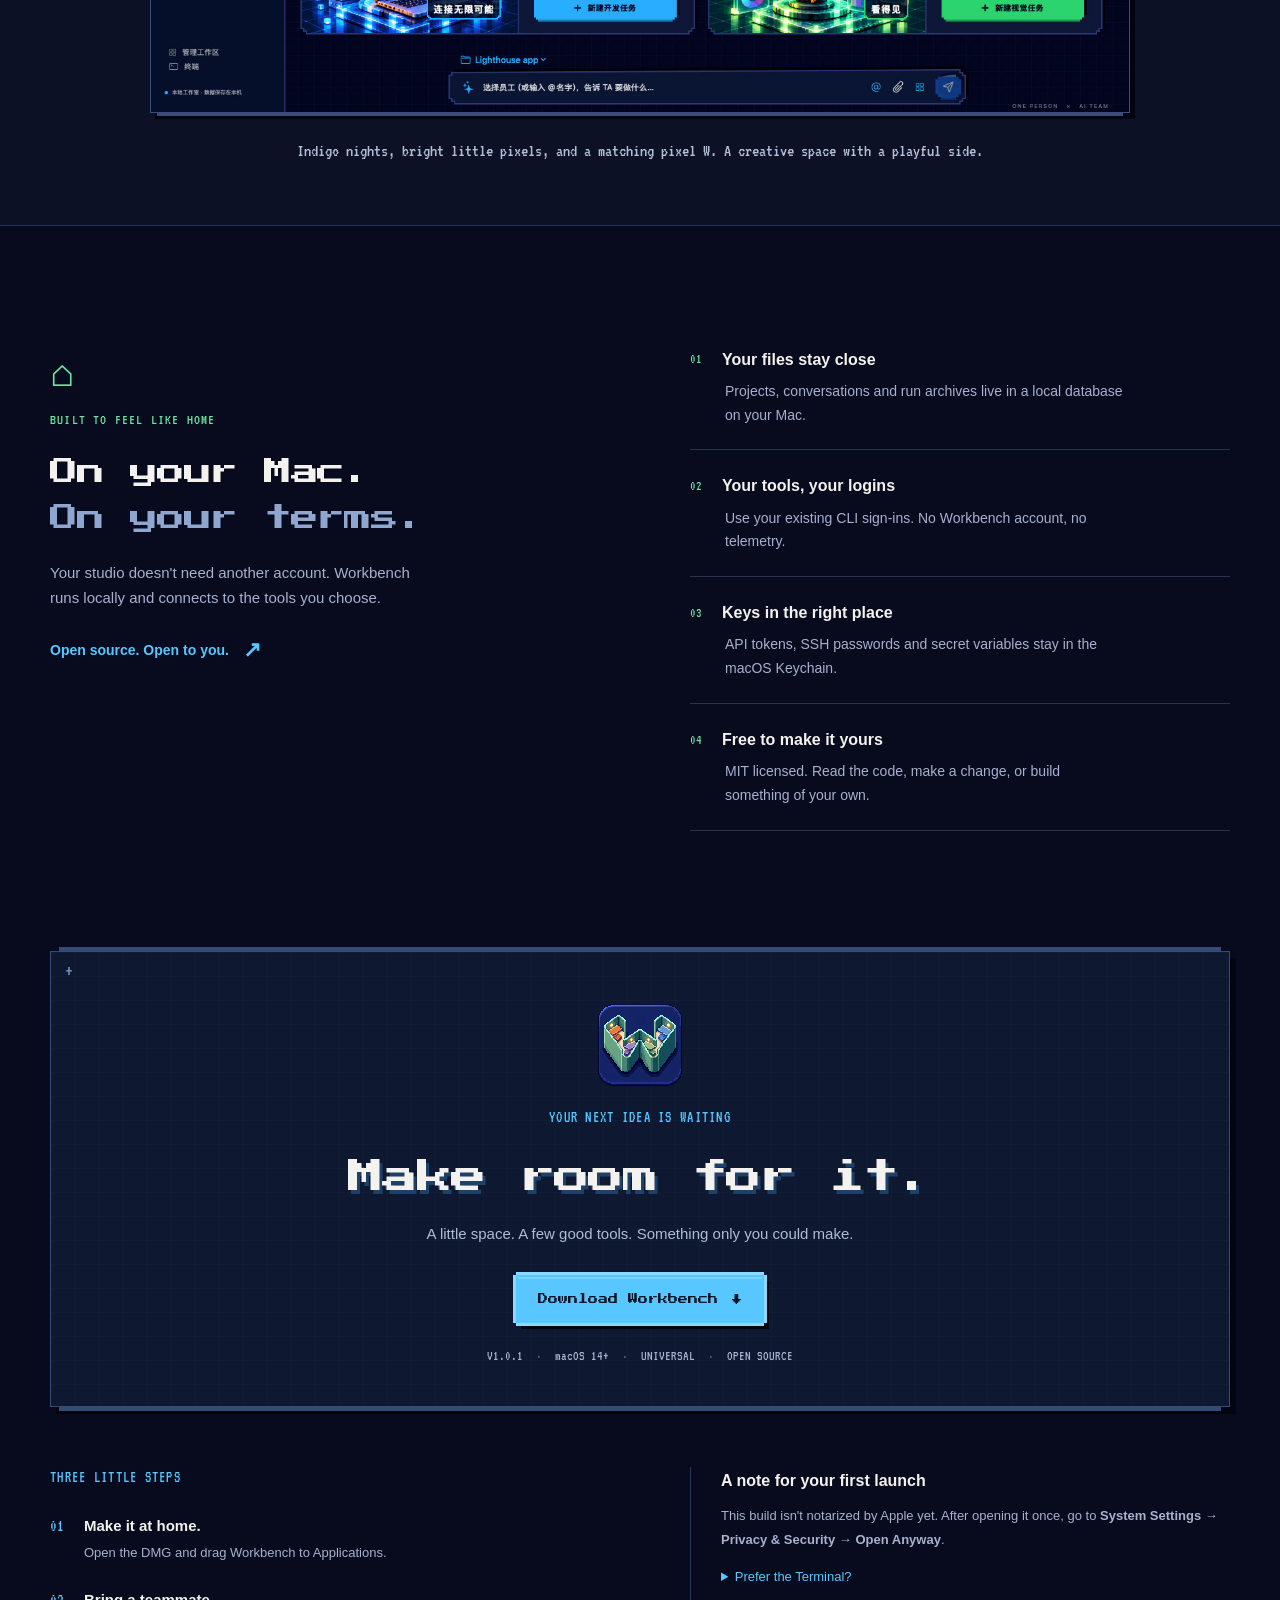
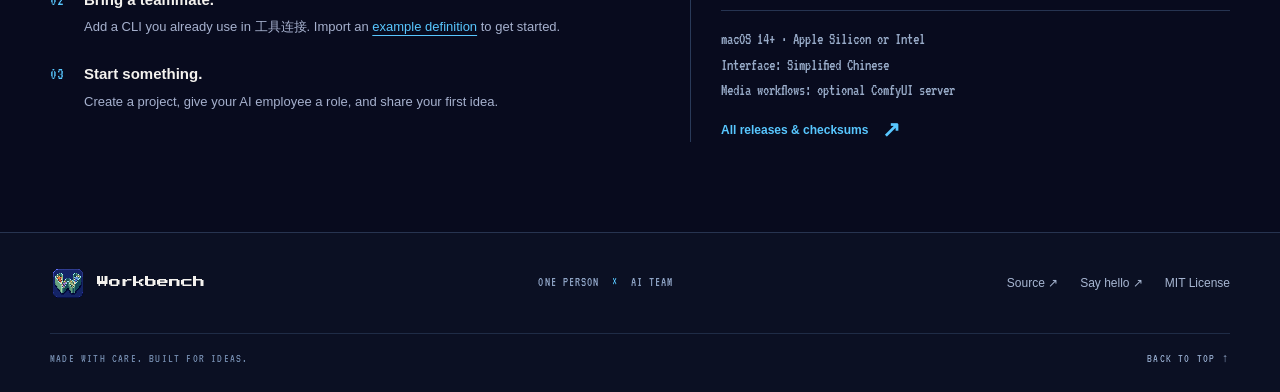
==== commit 2139a361: "Release Workbench 1.0.1 Fix archive containment, archived project queues, command CLI concurrency, U" ====
--- a/site/index.html
+++ b/site/index.html
@@ -3,17 +3,17 @@
 <head>
   <meta charset="utf-8">
   <meta name="viewport" content="width=device-width, initial-scale=1">
-  <title>Workbench — your one-person AI studio for macOS</title>
-  <meta name="description" content="Workbench is a free, open-source Mac app that brings your AI tools into one studio. Bring Codex, Claude Code or any CLI, give them roles, and run code, video, audio and design work from one place.">
-  <meta name="theme-color" content="#080B1E">
+  <title>Workbench — a little studio for big ideas</title>
+  <meta name="description" content="Your own AI team. Your own creative space. Workbench brings code, video, audio and design into one native Mac app. Free and open source.">
+  <meta name="theme-color" content="#080b1e">
   <meta property="og:type" content="website">
-  <meta property="og:title" content="Workbench — your one-person AI studio">
-  <meta property="og:description" content="Bring your own AI tools, give them roles, and run a studio for code, video, audio and design on your Mac. Free and open source.">
+  <meta property="og:title" content="Workbench — a little studio for big ideas">
+  <meta property="og:description" content="One person. A whole AI team. Make room for ideas in your own Mac studio.">
   <meta property="og:image" content="https://haiyangdeng.github.io/My-Workbench/assets/screens/home-pixel.jpg">
   <meta property="og:url" content="https://haiyangdeng.github.io/My-Workbench/">
   <meta name="twitter:card" content="summary_large_image">
-  <link rel="icon" type="image/png" href="assets/favicon.png">
-  <link rel="apple-touch-icon" href="assets/icon-512.png">
+  <link rel="icon" type="image/png" href="assets/favicon-pixel.png">
+  <link rel="apple-touch-icon" href="assets/icon-pixel.png">
   <link rel="preconnect" href="https://fonts.googleapis.com">
   <link rel="preconnect" href="https://fonts.gstatic.com" crossorigin>
   <link href="https://fonts.googleapis.com/css2?family=Press+Start+2P&family=VT323&display=swap" rel="stylesheet">
@@ -21,200 +21,90 @@
 </head>
 <body>
   <a class="skip" href="#main">Skip to content</a>
-
   <header class="nav">
     <div class="wrap nav-inner">
-      <a class="brand" href="#top" aria-label="Workbench home">
-        <img src="assets/icon-512.png" alt="" width="36" height="36">
-        <span>Workbench</span>
-      </a>
-      <nav aria-label="Sections">
-        <ul>
-          <li><a href="#workspaces">Workspaces</a></li>
-          <li><a href="#agents">AI team</a></li>
-          <li><a href="#media">Media</a></li>
-          <li><a href="#install">Install</a></li>
-          <li><a href="https://github.com/haiyangdeng/My-Workbench">GitHub</a></li>
-        </ul>
-      </nav>
-      <a class="btn btn-small btn-primary" href="https://github.com/haiyangdeng/My-Workbench/releases/download/v1.0.0/Workbench-1.0.0.dmg">Download</a>
+      <a class="brand" href="#top" aria-label="Workbench home"><img src="assets/icon-pixel.png" alt="" width="42" height="42"><span>Workbench<span class="brand-sub">YOUR PERSONAL AI STUDIO</span></span></a>
+      <nav aria-label="Main navigation"><a href="#workspaces">The studio</a><a href="#workflow">How it works</a><a href="#looks">The looks</a><a href="https://github.com/haiyangdeng/My-Workbench">GitHub <span aria-hidden="true">↗</span></a></nav>
+      <a class="btn btn-small btn-primary" href="#install">Get Workbench <span aria-hidden="true">↓</span></a>
     </div>
   </header>
 
   <main id="main">
     <section class="hero" id="top">
+      <div class="hero-grid-bg" aria-hidden="true"></div>
       <div class="wrap hero-grid">
         <div class="hero-copy">
-          <p class="kicker"><span class="dot"></span> Version 1.0 · free &amp; open source</p>
-          <h1>Your <span class="nowrap">one-person</span> AI studio</h1>
-          <p class="prompt" aria-label="Make room for ideas">&gt; make room for ideas<span class="caret" aria-hidden="true">_</span></p>
-          <p class="lede">Workbench puts your AI tools in one native Mac app. Bring Codex, Claude Code or any command-line agent, give each one a role, and run code, video, audio and design work from a single studio on your own machine.</p>
-          <div class="cta">
-            <a class="btn btn-primary" href="https://github.com/haiyangdeng/My-Workbench/releases/download/v1.0.0/Workbench-1.0.0.dmg">
-              <svg aria-hidden="true" viewBox="0 0 16 16" width="16" height="16"><path fill="currentColor" d="M7 1h2v8h2v-2h2v2h-2v2h-2v2H7v-2H5v-2H3V7h2v2h2z M2 13h12v2H2z"/></svg>
-              Download for macOS
-            </a>
-            <a class="btn" href="https://github.com/haiyangdeng/My-Workbench">View source on GitHub</a>
-          </div>
-          <p class="fine">v1.0.0 · macOS 14 Sonoma or later · Apple Silicon and Intel · MIT License</p>
+          <a class="release-badge" href="https://github.com/haiyangdeng/My-Workbench/releases/tag/v1.0.1"><span class="status-dot"></span> V1.0.1 IS HERE <span class="badge-divider">/</span> FREE &amp; OPEN SOURCE <span aria-hidden="true">↗</span></a>
+          <h1>A little studio.<br>For <span>big ideas.</span><span class="cursor" aria-hidden="true">_</span></h1>
+          <p class="hero-tagline">One person. A whole AI team.</p>
+          <p class="lede">Bring the AI tools you love. Give them a role, a workspace, and something worth making. Code, films, sound, design — all together on your Mac.</p>
+          <div class="cta"><a class="btn btn-primary" href="https://github.com/haiyangdeng/My-Workbench/releases/download/v1.0.1/Workbench-1.0.1.dmg"><svg aria-hidden="true" viewBox="0 0 16 16" width="16" height="16"><path fill="currentColor" d="M7 1h2v8h2V7h2v2h-2v2H9v2H7v-2H5V9H3V7h2v2h2zM2 13h12v2H2z"/></svg> Download for Mac</a><a class="text-link" href="#studio-preview">Take a look <span aria-hidden="true">↘</span></a></div>
+          <p class="fine">macOS 14+ <span>·</span> Apple Silicon &amp; Intel <span>·</span> Yours to keep</p>
         </div>
-        <div class="hero-art px">
-          <img src="assets/art/hero.jpg" alt="Pixel-art illustration of a glowing sphere marked AI, surrounded by floating screens" width="1700" height="721">
+        <div class="hero-visual" aria-label="Pixel-art Workbench icon: four small workspaces form the letter W">
+          <div class="orbit-grid" aria-hidden="true"></div>
+          <span class="coordinate" aria-hidden="true">STUDIO / 001</span>
+          <span class="pixel-star star-a" aria-hidden="true">✦</span><span class="pixel-star star-b" aria-hidden="true">+</span>
+          <img class="hero-icon" src="assets/icon-pixel.png" alt="Four warm-lit pixel work booths form a green W on an indigo tile" width="512" height="512" fetchpriority="high">
+          <span class="orbit-label label-video"><i></i> MAKE A FILM</span><span class="orbit-label label-audio"><i></i> FIND YOUR SOUND</span><span class="orbit-label label-code"><i></i> BUILD SOMETHING</span><span class="orbit-label label-design"><i></i> MAKE IT YOURS</span>
+          <div class="visual-caption"><span class="status-dot"></span> ALL GOOD IDEAS START SOMEWHERE</div>
+        </div>
+      </div>
+      <div class="wrap hero-bottom"><span>MADE FOR THE WAY YOU CREATE</span><div><span class="mini-cross" aria-hidden="true">+</span> NATIVE MAC APP <span class="mini-cross" aria-hidden="true">+</span> BRING YOUR OWN AI <span class="mini-cross" aria-hidden="true">+</span> LOCAL BY DEFAULT</div></div>
+    </section>
+
+    <section class="showcase wrap" id="studio-preview" aria-label="Inside Workbench">
+      <div class="window main-window">
+        <div class="titlebar"><div class="window-dots" aria-hidden="true"><i></i><i></i><i></i></div><span>workbench / your-studio</span><span class="window-status"><span class="status-dot"></span> READY TO CREATE</span></div>
+        <button class="screenshot-button" type="button" data-zoom="assets/screens/home-pixel.jpg" data-caption="Your studio in the Pixel look" aria-label="Enlarge the Workbench studio screenshot"><img src="assets/screens/home-pixel.jpg" alt="Workbench's Pixel interface, with four workspaces, their AI team members and tasks" width="1440" height="900"><span class="zoom-hint">EXPLORE THE DETAILS <span aria-hidden="true">↗</span></span></button>
+      </div>
+      <div class="showcase-caption"><span><span class="status-dot"></span> A PLACE FOR EVERY PART OF YOUR PROCESS.</span><span>YOUR MAC. YOUR TOOLS. YOUR STUDIO.</span></div>
+    </section>
+
+    <section class="section" id="workspaces">
+      <div class="wrap">
+        <div class="section-marker"><span>01 / THE STUDIO</span><span class="marker-line"></span><span>FOUR WAYS TO MAKE</span></div>
+        <div class="section-heading"><h2>Different crafts.<br><span>Same creative spark.</span></h2><p>Keep every part of an idea close. Each workspace has its own team, projects and tasks. Add a new one whenever inspiration takes you somewhere else.</p></div>
+        <div class="workspace-grid">
+          <article class="workspace-card" style="--accent: var(--orange)"><div class="card-art"><img src="assets/art/video.jpg" alt="Pixel-art cinema camera surrounded by film frames" width="1100" height="822" loading="lazy"><span class="card-number">01</span><span class="card-symbol" aria-hidden="true">▶</span></div><div class="card-body"><p class="card-kicker">THE DIRECTOR'S CHAIR</p><h3>Video</h3><p>From the first storyboard to the final cut. Give your stories a world to live in.</p><div class="card-tags"><span>STORYBOARDS</span><span>KEYFRAMES</span></div></div></article>
+          <article class="workspace-card" style="--accent: var(--purple)"><div class="card-art"><img src="assets/art/audio.jpg" alt="Pixel-art microphone with purple sound waves" width="1100" height="730" loading="lazy"><span class="card-number">02</span><span class="card-symbol" aria-hidden="true">♫</span></div><div class="card-body"><p class="card-kicker">A ROOM TO LISTEN</p><h3>Audio</h3><p>Find the voice, build the atmosphere, and make every little moment sound right.</p><div class="card-tags"><span>VOICEOVER</span><span>SOUND DESIGN</span></div></div></article>
+          <article class="workspace-card" style="--accent: var(--cyan)"><div class="card-art"><img src="assets/art/code.jpg" alt="Pixel-art laptop with glowing blue code panels" width="1100" height="730" loading="lazy"><span class="card-number">03</span><span class="card-symbol" aria-hidden="true">&gt;_</span></div><div class="card-body"><p class="card-kicker">IDEAS, MADE REAL</p><h3>Code</h3><p>Build with agents who know their role. Read the diffs, review the work, ship your idea.</p><div class="card-tags"><span>CLI AGENTS</span><span>GIT PROJECTS</span></div></div></article>
+          <article class="workspace-card" style="--accent: var(--green)"><div class="card-art"><img src="assets/art/design.jpg" alt="Pixel-art palette and paintbrush with green floating images" width="1100" height="730" loading="lazy"><span class="card-number">04</span><span class="card-symbol" aria-hidden="true">✳</span></div><div class="card-body"><p class="card-kicker">MAKE IT LOOK LIKE YOU</p><h3>Design</h3><p>Explore a direction. Try a few variations. Keep the one that feels like your idea.</p><div class="card-tags"><span>KEY ART</span><span>VARIATIONS</span></div></div></article>
+        </div>
+        <p class="section-footnote"><span aria-hidden="true">+</span> More room for your ideas. Create custom workspaces with your own names, icons and colors.</p>
+      </div>
+    </section>
+
+    <section class="section workflow-section" id="workflow">
+      <div class="wrap">
+        <div class="section-marker"><span>02 / FROM IDEA TO DONE</span><span class="marker-line"></span><span>YOU'RE IN CHARGE</span></div>
+        <div class="section-heading"><h2>A small team.<br><span>A good way to work.</span></h2><p>Bring Codex, Claude Code, or another command-line agent. Give each a job. Then turn the back-and-forth into a process you can actually see.</p></div>
+        <ol class="workflow-steps"><li><span class="step-number">01</span><h3>Tell the team</h3><p>Start with an idea, a brief, or a file. Every project keeps its own conversations.</p></li><li><span class="step-number">02</span><h3>Shape the plan</h3><p>A lead agent proposes the steps. Edit the plan and approve it when you're ready.</p></li><li><span class="step-number">03</span><h3>Let it happen</h3><p>Follow the work as it streams in. Queue, stop, retry, or jump into a terminal.</p></li><li><span class="step-number">04</span><h3>Make the call</h3><p>Check the files and diffs. Accept what works. Send the rest back for another pass.</p></li></ol>
+        <div class="feature-split">
+          <div class="feature-copy"><span class="feature-label">YOUR TEAM, ON THE SAME PAGE</span><h3>More than a chat window.</h3><p>Roles, permissions, dependencies, and a shared goal. Workbench gives each AI employee a place in the process — while you keep the final say.</p><ul class="feature-list"><li>Read-only and Edit access, chosen by you</li><li>One writer per folder, with optional Git worktrees</li><li>Each agent continues its own CLI session</li></ul><a class="text-link" href="https://github.com/haiyangdeng/My-Workbench/tree/main/docs/cli-examples">Meet your first AI teammate <span aria-hidden="true">↗</span></a></div>
+          <figure class="window feature-window"><div class="titlebar"><span class="terminal-prompt" aria-hidden="true">&gt;_</span><span>team / the-plan</span><span class="tag">YOUR APPROVAL FIRST</span></div><button class="screenshot-button" type="button" data-zoom="assets/screens/team-plan.jpg" data-caption="A team plan waiting for your approval" aria-label="Enlarge the team plan screenshot"><img src="assets/screens/team-plan.jpg" alt="A conversation showing changed files and a three-step collaboration plan awaiting approval" width="1440" height="900" loading="lazy"></button></figure>
+        </div>
+        <div class="feature-split media-feature">
+          <figure class="window feature-window"><div class="titlebar"><span class="terminal-prompt orange" aria-hidden="true">▶</span><span>production / ready-when-you-are</span></div><button class="screenshot-button" type="button" data-zoom="assets/screens/director-plan.jpg" data-caption="A production plan with jobs, estimates and a budget" aria-label="Enlarge the production plan screenshot"><img src="assets/screens/director-plan.jpg" alt="A seven-step production plan with keyframes, animation jobs and cost estimates" width="1440" height="900" loading="lazy"></button></figure>
+          <div class="feature-copy"><span class="feature-label orange">A LITTLE PRODUCTION POWER</span><h3>Your GPU. Your director.</h3><p>Connect ComfyUI on a local or rented GPU. Let a director agent plan the shots and choose from the workflows and servers you've made available.</p><ul class="feature-list orange-checks"><li>Approve the plan and budget before jobs start</li><li>Import workflows and expose the inputs you need</li><li>Compare results, review, rework, and export</li></ul><p class="feature-note"><span class="status-dot"></span> Optional media tools. Start with just a CLI.</p></div>
         </div>
       </div>
     </section>
 
-    <section class="showcase" aria-label="Screenshot">
+    <section class="section looks-section" id="looks">
       <div class="wrap">
-        <figure class="window px">
-          <div class="titlebar" aria-hidden="true"><i></i><i></i><i></i><span>Workbench — 我的 AI 工作室</span></div>
-          <img src="assets/screens/home-pixel.jpg" alt="Workbench home in the pixel style: four workspace cards for video, audio, code and design, each with its AI team and tasks" width="1440" height="900" loading="lazy">
-        </figure>
-        <p class="caption">The studio home: four workspaces, the people on each, and what is waiting for your review. Shown in the Pixel look.</p>
+        <div class="section-marker"><span>03 / MAKE YOURSELF AT HOME</span><span class="marker-line"></span><span>SAME STUDIO, YOUR MOOD</span></div>
+        <div class="looks-heading"><div><h2>A change of scenery.</h2><p class="intro">Three looks. Switch the atmosphere — and the app icon along with it.</p></div><div class="theme-tabs" role="tablist" aria-label="Preview an app style"><button id="tab-pixel" role="tab" aria-selected="true" aria-controls="look-preview" data-look="pixel"><span class="theme-chip chip-pixel" aria-hidden="true"></span>Pixel</button><button id="tab-ink" role="tab" aria-selected="false" aria-controls="look-preview" tabindex="-1" data-look="ink"><span class="theme-chip chip-ink" aria-hidden="true"></span>Ink</button><button id="tab-paper" role="tab" aria-selected="false" aria-controls="look-preview" tabindex="-1" data-look="paper"><span class="theme-chip chip-paper" aria-hidden="true"></span>Paper</button></div></div>
+        <div id="look-preview" role="tabpanel" aria-labelledby="tab-pixel" tabindex="0"><div class="window look-window"><div class="titlebar"><img id="look-icon" src="assets/icon-pixel.png" alt="" width="24" height="24"><span id="look-name">PIXEL / A LITTLE ARCADE ENERGY</span><span class="tag" id="look-tag">8-BIT SPIRIT</span></div><button class="screenshot-button" type="button" id="look-zoom" data-zoom="assets/screens/home-pixel.jpg" data-caption="Workbench in the Pixel look" aria-label="Enlarge the selected style screenshot"><img id="look-image" src="assets/screens/home-pixel.jpg" alt="Workbench in the Pixel look: indigo night, arcade colors and stepped corners" width="1440" height="900" loading="lazy"></button></div><p class="look-description" id="look-description">Indigo nights, bright little pixels, and a matching pixel W. A creative space with a playful side.</p></div>
       </div>
     </section>
 
-    <section id="workspaces" class="section">
-      <div class="wrap">
-        <p class="kicker">01 · Workspaces</p>
-        <h2>Four studios in one window</h2>
-        <p class="intro">Each workspace has its own AI team, tasks and projects. Add your own workspaces too, with a name, icon and color.</p>
-        <ul class="cards">
-          <li class="card px" style="--accent: var(--orange)">
-            <img src="assets/art/video.jpg" alt="" loading="lazy" width="1100" height="822">
-            <h3>Video</h3>
-            <p>Storyboards, keyframes and edits. A director agent plans shots and runs them on your GPU.</p>
-          </li>
-          <li class="card px" style="--accent: var(--purple)">
-            <img src="assets/art/audio.jpg" alt="" loading="lazy" width="1100" height="730">
-            <h3>Audio</h3>
-            <p>Voiceover, sound design and music workflows, with waveform previews of every take.</p>
-          </li>
-          <li class="card px" style="--accent: var(--cyan)">
-            <img src="assets/art/code.jpg" alt="" loading="lazy" width="1100" height="730">
-            <h3>Code</h3>
-            <p>Agents that read and edit your git projects, show the changed files and their diffs, and never write without your say-so.</p>
-          </li>
-          <li class="card px" style="--accent: var(--green)">
-            <img src="assets/art/design.jpg" alt="" loading="lazy" width="1100" height="730">
-            <h3>Design</h3>
-            <p>Key art, posters and variations. Compare images side by side and keep the ones you like.</p>
-          </li>
-        </ul>
-      </div>
-    </section>
+    <section class="section local-section" id="local"><div class="wrap local-grid"><div class="local-heading"><div class="local-symbol" aria-hidden="true">⌂</div><p class="kicker">BUILT TO FEEL LIKE HOME</p><h2>On your Mac.<br><span>On your terms.</span></h2><p>Your studio doesn't need another account. Workbench runs locally and connects to the tools you choose.</p><a class="text-link" href="https://github.com/haiyangdeng/My-Workbench">Open source. Open to you. <span aria-hidden="true">↗</span></a></div><dl class="local-details"><div><dt><span>01</span> Your files stay close</dt><dd>Projects, conversations and run archives live in a local database on your Mac.</dd></div><div><dt><span>02</span> Your tools, your logins</dt><dd>Use your existing CLI sign-ins. No Workbench account, no telemetry.</dd></div><div><dt><span>03</span> Keys in the right place</dt><dd>API tokens, SSH passwords and secret variables stay in the macOS Keychain.</dd></div><div><dt><span>04</span> Free to make it yours</dt><dd>MIT licensed. Read the code, make a change, or build something of your own.</dd></div></dl></div></section>
 
-    <section id="agents" class="section split">
-      <div class="wrap split-grid">
-        <div>
-          <p class="kicker">02 · Your AI team</p>
-          <h2>Bring your own AI, give it a job</h2>
-          <p class="intro">Nothing is built in. Add any command-line agent by hand (Codex, Claude Code or your own), then hire it as an “AI employee” with a role, instructions and an access level.</p>
-          <ul class="checks">
-            <li><b>Chat in projects.</b> Replies stream in, tool activity is listed, and every turn continues the agent's own session.</li>
-            <li><b>Read-only or Edit.</b> You choose per agent and per message. Edit turns list the changed files with a diff.</li>
-            <li><b>Team mode.</b> A lead agent splits the work, you edit and approve the plan, and steps run in order, one writer per folder.</li>
-            <li><b>Reviews.</b> A reviewer agent checks each step against its acceptance criteria, with the diff as evidence.</li>
-            <li><b>Stay in control.</b> Queue, stop or retry any turn, or continue the same session in the built-in terminal.</li>
-          </ul>
-        </div>
-        <figure class="window px">
-          <div class="titlebar" aria-hidden="true"><i></i><i></i><i></i><span>Team plan</span></div>
-          <img src="assets/screens/team-plan.jpg" alt="A project conversation: an agent's earlier fix with its changed files, then a lead agent's three-step plan waiting for approval" width="1440" height="900" loading="lazy">
-        </figure>
-      </div>
-    </section>
-
-    <section id="media" class="section split reverse">
-      <div class="wrap split-grid">
-        <div>
-          <p class="kicker">03 · Media studio</p>
-          <h2>Direct your own GPU</h2>
-          <p class="intro">Connect ComfyUI on a GPU you rent by the hour. A director agent turns a brief into a production plan, and nothing is submitted until you approve the plan and its budget.</p>
-          <ul class="checks">
-            <li><b>On-demand servers.</b> SSH by key or by a password kept in the Keychain. Start and stop commands, a connection test, and tunnels that reconnect on their own.</li>
-            <li><b>Templates.</b> Import any API-format workflow and choose which inputs the director may set.</li>
-            <li><b>Budgets.</b> Caps in GPU minutes or money. The plan pauses before a job would go over.</li>
-            <li><b>Reviews.</b> The director looks at the image or the keyframes and asks for a rework with new settings when needed.</li>
-          </ul>
-        </div>
-        <figure class="window px">
-          <div class="titlebar" aria-hidden="true"><i></i><i></i><i></i><span>Production plan</span></div>
-          <img src="assets/screens/director-plan.jpg" alt="A director's seven-step production plan for a launch teaser, with keyframe and animation jobs on a rented GPU and an estimated cost" width="1440" height="900" loading="lazy">
-        </figure>
-      </div>
-    </section>
-
-    <section id="looks" class="section">
-      <div class="wrap">
-        <p class="kicker">04 · Looks</p>
-        <h2>Three looks, one click</h2>
-        <ul class="looks">
-          <li>
-            <figure class="px"><img src="assets/screens/home-ink.jpg" alt="Workbench in the Ink look: deep navy with glowing artwork" loading="lazy" width="1440" height="900"></figure>
-            <p><b>Ink</b> · the default dark look</p>
-          </li>
-          <li>
-            <figure class="px"><img src="assets/screens/home-pixel.jpg" alt="Workbench in the Pixel look: indigo night, arcade colors and pixel artwork" loading="lazy" width="1440" height="900"></figure>
-            <p><b>Pixel</b> · arcade night, stepped corners</p>
-          </li>
-          <li>
-            <figure class="px"><img src="assets/screens/home-paper.jpg" alt="Workbench in the Paper look: light blue and white" loading="lazy" width="1440" height="900"></figure>
-            <p><b>Paper</b> · light and airy</p>
-          </li>
-        </ul>
-      </div>
-    </section>
-
-    <section id="local" class="section">
-      <div class="wrap">
-        <p class="kicker">05 · Local-first</p>
-        <h2>Your studio stays on your Mac</h2>
-        <ul class="tiles">
-          <li class="px"><h3>No account</h3><p>No sign-up and no telemetry. Workbench only talks to the CLIs and servers you set up yourself.</p></li>
-          <li class="px"><h3>Your data</h3><p>Projects, conversations and runs live in a local database, with a backup before every upgrade.</p></li>
-          <li class="px"><h3>Your keys</h3><p>Tokens, SSH passwords and secret variables go to the macOS Keychain, never into files or exports.</p></li>
-          <li class="px"><h3>Your logins</h3><p>Each CLI runs with its own sign-in on your machine. Media jobs go only to the servers you add.</p></li>
-        </ul>
-      </div>
-    </section>
-
-    <section id="install" class="section">
-      <div class="wrap install">
-        <div>
-          <p class="kicker">06 · Install</p>
-          <h2>Get started in a minute</h2>
-          <ol class="steps">
-            <li><span class="num">1</span><div><b>Download</b> <a href="https://github.com/haiyangdeng/My-Workbench/releases/download/v1.0.0/Workbench-1.0.0.dmg">Workbench-1.0.0.dmg</a>, open it and drag Workbench to Applications.</div></li>
-            <li><span class="num">2</span><div><b>Open it the first time.</b> This build is not notarized by Apple yet, so macOS stops the first launch. Open <i>System Settings → Privacy &amp; Security</i> and click <i>Open Anyway</i>, or run this once in Terminal:
-              <div class="code px"><code id="xattr">xattr -dr com.apple.quarantine /Applications/Workbench.app</code><button class="copy" type="button" data-copy="xattr">Copy</button></div></div></li>
-            <li><span class="num">3</span><div><b>Add a CLI.</b> In 工具连接, add the CLI you already use, such as Codex or Claude Code. <a href="https://github.com/haiyangdeng/My-Workbench/tree/main/docs/cli-examples">Example definitions</a> are ready to import.</div></li>
-          </ol>
-        </div>
-        <aside class="specs px" aria-label="Requirements">
-          <h3>Requirements</h3>
-          <dl>
-            <dt>macOS</dt><dd>14 Sonoma or later</dd>
-            <dt>Chip</dt><dd>Apple Silicon or Intel (universal)</dd>
-            <dt>Interface</dt><dd>Simplified Chinese</dd>
-            <dt>AI tools</dt><dd>At least one CLI agent you can sign in to, such as Codex or Claude Code</dd>
-            <dt>Media</dt><dd>Optional: a ComfyUI server, local or on a rented GPU</dd>
-            <dt>License</dt><dd>MIT, free for any use</dd>
-          </dl>
-          <a class="btn btn-primary btn-block" href="https://github.com/haiyangdeng/My-Workbench/releases/download/v1.0.0/Workbench-1.0.0.dmg">Download v1.0.0</a>
-          <p class="fine"><a href="https://github.com/haiyangdeng/My-Workbench/releases">All releases and checksums</a></p>
-        </aside>
-      </div>
-    </section>
+    <section class="section install-section" id="install"><div class="wrap"><div class="install-banner"><span class="install-corner" aria-hidden="true">+</span><img src="assets/icon-pixel.png" alt="" width="100" height="100" loading="lazy"><p class="kicker">YOUR NEXT IDEA IS WAITING</p><h2>Make room for it.</h2><p>A little space. A few good tools. Something only you could make.</p><a class="btn btn-primary" href="https://github.com/haiyangdeng/My-Workbench/releases/download/v1.0.1/Workbench-1.0.1.dmg">Download Workbench <span aria-hidden="true">↓</span></a><p class="fine">V1.0.1 <span>·</span> macOS 14+ <span>·</span> UNIVERSAL <span>·</span> OPEN SOURCE</p></div><div class="install-details"><div><p class="kicker">THREE LITTLE STEPS</p><ol class="install-steps"><li><span>01</span><div><b>Make it at home.</b><p>Open the DMG and drag Workbench to Applications.</p></div></li><li><span>02</span><div><b>Bring a teammate.</b><p>Add a CLI you already use in 工具连接. Import an <a href="https://github.com/haiyangdeng/My-Workbench/tree/main/docs/cli-examples">example definition</a> to get started.</p></div></li><li><span>03</span><div><b>Start something.</b><p>Create a project, give your AI employee a role, and share your first idea.</p></div></li></ol></div><aside class="first-launch"><h3>A note for your first launch</h3><p>This build isn't notarized by Apple yet. After opening it once, go to <b>System Settings → Privacy &amp; Security → Open Anyway</b>.</p><details><summary>Prefer the Terminal?</summary><div class="code"><code id="xattr">xattr -dr com.apple.quarantine /Applications/Workbench.app</code><button class="copy" type="button" data-copy="xattr" aria-label="Copy the first-launch command">Copy</button></div></details><p class="requirements">macOS 14+ · Apple Silicon or Intel<br>Interface: Simplified Chinese<br>Media workflows: optional ComfyUI server</p><a class="text-link" href="https://github.com/haiyangdeng/My-Workbench/releases">All releases &amp; checksums <span aria-hidden="true">↗</span></a></aside></div></div></section>
   </main>
-
-  <footer class="footer">
-    <div class="wrap footer-inner">
-      <p><img src="assets/icon-512.png" alt="" width="24" height="24"> Workbench 1.0.0 · <a href="https://github.com/haiyangdeng/My-Workbench/blob/main/LICENSE">MIT License</a></p>
-      <p><a href="https://github.com/haiyangdeng/My-Workbench">Source</a> · <a href="https://github.com/haiyangdeng/My-Workbench/releases">Releases</a> · <a href="https://github.com/haiyangdeng/My-Workbench/issues">Report an issue</a></p>
-      <p class="fine">ONE PERSON × AI TEAM</p>
-    </div>
-  </footer>
+  <footer class="footer"><div class="wrap"><div class="footer-top"><a class="brand" href="#top"><img src="assets/icon-pixel.png" alt="" width="36" height="36"><span>Workbench</span></a><p>ONE PERSON <span>×</span> AI TEAM</p><nav aria-label="Footer navigation"><a href="https://github.com/haiyangdeng/My-Workbench">Source <span aria-hidden="true">↗</span></a><a href="https://github.com/haiyangdeng/My-Workbench/issues">Say hello <span aria-hidden="true">↗</span></a><a href="https://github.com/haiyangdeng/My-Workbench/blob/main/LICENSE">MIT License</a></nav></div><div class="footer-bottom"><span>MADE WITH CARE. BUILT FOR IDEAS.</span><a href="#top">BACK TO TOP ↑</a></div></div></footer>
+  <dialog class="image-dialog" aria-label="Screenshot preview"><div class="dialog-toolbar"><span id="dialog-caption"></span><button type="button" class="dialog-close" aria-label="Close screenshot preview">Close <span aria-hidden="true">×</span></button></div><img id="dialog-image" alt=""></dialog>
   <script src="main.js" defer></script>
 </body>
 </html>
--- a/site/styles.css
+++ b/site/styles.css
@@ -1,186 +1,1987 @@
-/* Workbench homepage — the app's Pixel look: indigo night, PICO-8-like accents, notched 8-bit frames, hard shadows. */
+/* Workbench / Pixel. Hard edges, warm words, room to create. */
 :root {
-  --paper: #080B1E;
-  --sidebar: #0C1029;
-  --surface: #111737;
-  --raised: #1A2350;
-  --border: #2A3672;
-  --text: #F4F1EA;
-  --muted: #A9B2DE;
-  --cyan: #29ADFF;
-  --orange: #FF9A1F;
-  --purple: #A66BFF;
-  --green: #2BD46F;
-  --ink: #0B0E22;
-  --shadow: rgba(0, 0, 0, 0.6);
-  --px: 4px;
-  --pixel-font: "Press Start 2P", ui-monospace, monospace;
-  --label-font: "VT323", ui-monospace, monospace;
-  --body-font: -apple-system, BlinkMacSystemFont, "Segoe UI", "Helvetica Neue", Arial, sans-serif;
-  color-scheme: dark;
-}
-
-* { box-sizing: border-box; }
-html { scroll-behavior: smooth; }
+  --paper:#080b1e;
+  --surface:#10162f;
+  --raised:#192242;
+  --border:#2a365c;
+  --text:#f4f2ee;
+  --muted:#a6b1ce;
+  --cyan:#58c7ff;
+  --orange:#ffb14a;
+  --purple:#b591ff;
+  --green:#6ce4a0;
+  --pixel:"Press Start 2P",ui-monospace,monospace;
+  --mono:"VT323",ui-monospace,monospace;
+  --body:-apple-system,BlinkMacSystemFont,"Segoe UI",sans-serif;
+  color-scheme:dark;
+}
+
+* {
+  box-sizing:border-box;
+}
+
+html {
+  scroll-behavior:smooth;
+}
+
 body {
-  margin: 0;
-  background-color: var(--paper);
-  background-image:
-    linear-gradient(rgba(41, 173, 255, 0.05) 1px, transparent 1px),
-    linear-gradient(90deg, rgba(41, 173, 255, 0.05) 1px, transparent 1px);
-  background-size: 24px 24px;
-  color: var(--text);
-  font: 17px/1.6 var(--body-font);
-  -webkit-font-smoothing: antialiased;
-}
-img { display: block; max-width: 100%; height: auto; }
-a { color: var(--cyan); text-underline-offset: 3px; }
-a:hover { color: #7FD0FF; }
-:focus-visible { outline: 3px solid var(--orange); outline-offset: 3px; }
-b { color: var(--text); }
-.nowrap { white-space: nowrap; }
-
-.wrap { width: min(1180px, 100% - 32px); margin: 0 auto; }
-.skip { position: absolute; left: -999px; top: 8px; background: var(--orange); color: var(--ink); padding: 8px 12px; z-index: 10; font-family: var(--label-font); font-size: 20px; }
-.skip:focus { left: 8px; }
-
-/* The 8-bit frame: a border drawn outside the box with its corner pixels missing, plus an unblurred shadow. */
-.px {
-  --frame: var(--border);
-  background: var(--surface);
-  box-shadow: 0 calc(-1 * var(--px)) 0 0 var(--frame), 0 var(--px) 0 0 var(--frame), calc(-1 * var(--px)) 0 0 0 var(--frame), var(--px) 0 0 0 var(--frame);
-  filter: drop-shadow(6px 6px 0 var(--shadow));
-  margin: var(--px);
-}
-
-/* Type */
-h1, h2, h3 { font-family: var(--pixel-font); font-weight: 400; line-height: 1.45; margin: 0; letter-spacing: 0.01em; }
-h1 { font-size: clamp(26px, 4.6vw, 50px); text-shadow: 4px 4px 0 #1D63D8; }
-h2 { font-size: clamp(19px, 2.7vw, 30px); text-shadow: 3px 3px 0 #1D63D8; margin-bottom: 16px; }
-h3 { font-size: 14px; line-height: 1.6; }
-.kicker { font: 24px/1 var(--label-font); color: var(--cyan); text-transform: uppercase; letter-spacing: 0.08em; margin: 0 0 14px; display: flex; align-items: center; gap: 10px; }
-.kicker .dot { width: 10px; height: 10px; background: var(--green); box-shadow: 0 0 0 2px var(--ink); display: inline-block; animation: blink 1.2s steps(1) infinite; }
-.intro { color: var(--muted); max-width: 62ch; margin: 0 0 28px; }
-.fine { font: 20px/1.3 var(--label-font); color: var(--muted); margin: 14px 0 0; }
-
-/* Buttons: solid blocks that lift on hover and press down on click. */
+  margin:0;
+  background:var(--paper);
+  color:var(--text);
+  font:16px/1.7 var(--body);
+  -webkit-font-smoothing:antialiased;
+}
+
+body:has(dialog[open]) {
+  overflow:hidden;
+}
+
+img {
+  display:block;
+  max-width:100%;
+  height:auto;
+}
+
+a {
+  color:var(--cyan);
+  text-underline-offset:4px;
+}
+
+a:hover {
+  color:#b6e7ff;
+}
+
+button {
+  font:inherit;
+}
+
+button,a {
+  -webkit-tap-highlight-color:transparent;
+}
+
+:focus-visible {
+  outline:2px solid var(--orange);
+  outline-offset:7px;
+}
+
+button:focus-visible {
+  outline-offset:4px;
+}
+
+h1,h2,h3,p {
+  margin:0;
+}
+
+button {
+  color:inherit;
+}
+
+section[id] {
+  scroll-margin-top:102px;
+}
+
+.wrap {
+  width:min(1180px,calc(100% - 80px));
+  margin-inline:auto;
+}
+
+.skip {
+  position:fixed;
+  top:12px;
+  left:-1000px;
+  z-index:30;
+  padding:8px 16px;
+  background:var(--cyan);
+  color:var(--paper);
+}
+
+.skip:focus {
+  left:12px;
+}
+
+.orange {
+  color:var(--orange)!important;
+}
+
+.text-link {
+  display:inline-flex;
+  align-items:center;
+  gap:14px;
+  text-decoration:none;
+  font-size:14px;
+  font-weight:600;
+}
+
+.text-link span {
+  font-size:22px;
+  line-height:1;
+}
+
+.status-dot {
+  display:inline-block;
+  flex-shrink:0;
+  width:6px;
+  height:6px;
+  background:var(--green);
+  box-shadow:0 0 0 3px #6ce4a015;
+}
+
+.kicker {
+  font:19px/1.3 var(--mono);
+  letter-spacing:.08em;
+  color:var(--cyan);
+}
+
+.fine {
+  font:17px/1.4 var(--mono);
+  color:var(--muted);
+}
+
+.fine span {
+  margin-inline:7px;
+  color:#4c5e80;
+}
+
 .btn {
-  --frame: #3A4A93;
-  display: inline-flex; align-items: center; gap: 10px;
-  font: 12px/1.3 var(--pixel-font);
-  color: var(--text); background: var(--raised); text-decoration: none;
-  padding: 15px 18px; margin: var(--px); cursor: pointer;
-  box-shadow: 0 calc(-1 * var(--px)) 0 0 var(--frame), 0 var(--px) 0 0 var(--frame), calc(-1 * var(--px)) 0 0 0 var(--frame), var(--px) 0 0 0 var(--frame);
-  filter: drop-shadow(5px 5px 0 var(--shadow));
-  transition: transform 80ms steps(2), filter 80ms steps(2);
-}
-.btn:hover { color: var(--text); transform: translate(-2px, -2px); filter: drop-shadow(7px 7px 0 var(--shadow)); }
-.btn:active { transform: translate(3px, 3px); filter: drop-shadow(1px 1px 0 var(--shadow)); }
-.btn-primary { --frame: #7FD0FF; background: var(--cyan); color: var(--ink); }
-.btn-primary:hover { color: var(--ink); }
-.btn-small { font-size: 10px; padding: 10px 12px; }
-.btn-block { display: flex; justify-content: center; margin-top: 22px; }
-
-/* Navigation */
-.nav { position: sticky; top: 0; z-index: 5; background: rgba(8, 11, 30, 0.92); backdrop-filter: blur(6px); border-bottom: var(--px) solid var(--border); }
-.nav-inner { display: flex; align-items: center; gap: 24px; min-height: 68px; }
-.brand { display: flex; align-items: center; gap: 12px; color: var(--text); text-decoration: none; font: 13px var(--pixel-font); }
-.brand img { image-rendering: auto; }
-.nav nav { margin-left: auto; }
-.nav ul { list-style: none; display: flex; gap: 22px; margin: 0; padding: 0; }
-.nav nav a { font: 22px var(--label-font); color: var(--muted); text-decoration: none; }
-.nav nav a:hover { color: var(--text); }
-
-/* Hero */
-.hero { padding: 72px 0 40px; }
-.hero-grid { display: grid; grid-template-columns: minmax(0, 1fr) minmax(0, 1.05fr); gap: 48px; align-items: center; }
-.prompt { font: 30px/1.2 var(--label-font); color: #5FD3FF; margin: 20px 0 18px; }
-.caret { animation: blink 1s steps(1) infinite; }
-.lede { font-size: 19px; color: var(--muted); max-width: 54ch; margin: 0 0 30px; }
-.cta { display: flex; flex-wrap: wrap; gap: 14px; }
-.hero-art { --frame: var(--cyan); overflow: hidden; }
-.hero-art img { width: 100%; aspect-ratio: 16 / 9; object-fit: cover; object-position: 55% 50%; }
-
-/* Windows around screenshots */
-.window { margin: var(--px); }
-.window img { width: 100%; }
-.titlebar { display: flex; align-items: center; gap: 8px; padding: 10px 14px; background: var(--sidebar); border-bottom: var(--px) solid var(--border); font: 20px/1 var(--label-font); color: var(--muted); }
-.titlebar i { width: 12px; height: 12px; display: inline-block; background: var(--orange); }
-.titlebar i:nth-child(2) { background: var(--purple); }
-.titlebar i:nth-child(3) { background: var(--green); }
-.titlebar span { margin-left: 8px; }
-.showcase { padding: 28px 0 24px; }
-.caption { font: 22px/1.3 var(--label-font); color: var(--muted); text-align: center; margin: 22px auto 0; max-width: 70ch; }
-
-/* Sections */
-.section { padding: 84px 0 12px; }
-section[id] { scroll-margin-top: 76px; }
-.cards { list-style: none; padding: 0; margin: 0; display: grid; grid-template-columns: repeat(4, minmax(0, 1fr)); gap: 26px; }
-.card { --frame: var(--accent); display: flex; flex-direction: column; }
-.card img { aspect-ratio: 4 / 3; object-fit: cover; width: 100%; border-bottom: var(--px) solid var(--accent); }
-.card h3 { color: var(--accent); padding: 18px 18px 6px; }
-.card p { padding: 0 18px 20px; margin: 0; color: var(--muted); font-size: 15px; }
-
-.split-grid { display: grid; grid-template-columns: minmax(0, 0.9fr) minmax(0, 1.1fr); gap: 48px; align-items: center; }
-.split.reverse .split-grid > div { order: 2; }
-.checks { list-style: none; padding: 0; margin: 0; display: grid; gap: 14px; }
-.checks li { padding-left: 34px; position: relative; color: var(--muted); }
-.checks li::before { content: ""; position: absolute; left: 4px; top: 7px; width: 14px; height: 14px; background: var(--green); box-shadow: 4px 4px 0 var(--ink); }
-#media .checks li::before { background: var(--orange); }
-
-.looks { list-style: none; padding: 0; margin: 0; display: grid; grid-template-columns: repeat(3, minmax(0, 1fr)); gap: 28px; }
-.looks figure { margin: var(--px); overflow: hidden; }
-.looks p { font: 22px/1.3 var(--label-font); color: var(--muted); margin: 14px 4px 0; }
-
-.tiles { list-style: none; padding: 0; margin: 0; display: grid; grid-template-columns: repeat(4, minmax(0, 1fr)); gap: 26px; }
-.tiles li { padding: 22px 20px; }
-.tiles h3 { color: var(--cyan); margin-bottom: 10px; }
-.tiles p { margin: 0; color: var(--muted); font-size: 15px; }
-
-/* Install */
-.install { display: grid; grid-template-columns: minmax(0, 1.4fr) minmax(0, 1fr); gap: 48px; align-items: start; }
-.steps { list-style: none; padding: 0; margin: 0; display: grid; gap: 22px; }
-.steps li { display: grid; grid-template-columns: 44px minmax(0, 1fr); gap: 14px; color: var(--muted); }
-.num { width: 36px; height: 36px; display: grid; place-items: center; font: 14px var(--pixel-font); color: var(--ink); background: var(--orange); box-shadow: 4px 4px 0 var(--shadow); }
-.code { --frame: var(--border); display: flex; align-items: center; gap: 12px; margin-top: 14px; padding: 12px 14px; background: var(--ink); overflow-x: auto; }
-.code code { font: 15px/1.4 ui-monospace, "SF Mono", Menlo, monospace; color: #9FF0B8; white-space: nowrap; }
-.copy { margin-left: auto; font: 18px/1 var(--label-font); color: var(--ink); background: var(--green); border: 0; padding: 6px 10px; cursor: pointer; box-shadow: 3px 3px 0 var(--shadow); }
-.copy:active { transform: translate(2px, 2px); box-shadow: 1px 1px 0 var(--shadow); }
-.specs { --frame: var(--cyan); padding: 26px 24px 22px; }
-.specs h3 { color: var(--cyan); margin-bottom: 14px; }
-.specs dl { display: grid; grid-template-columns: auto 1fr; gap: 8px 16px; margin: 0; }
-.specs dt { font: 21px/1.3 var(--label-font); color: var(--orange); }
-.specs dd { margin: 0; color: var(--muted); font-size: 15px; }
-
-/* Footer */
-.footer { margin-top: 96px; border-top: var(--px) solid var(--border); background: var(--sidebar); }
-.footer-inner { display: flex; flex-wrap: wrap; align-items: center; justify-content: space-between; gap: 12px 28px; padding: 26px 0; }
-.footer p { margin: 0; display: flex; align-items: center; gap: 10px; color: var(--muted); font: 21px/1.3 var(--label-font); }
-.footer .fine { margin: 0; letter-spacing: 0.2em; }
-
-@keyframes blink { 50% { opacity: 0; } }
-
-@media (max-width: 1020px) {
-  .cards, .tiles { grid-template-columns: repeat(2, minmax(0, 1fr)); }
-}
-@media (max-width: 860px) {
-  .hero { padding-top: 44px; }
-  .hero-grid, .split-grid, .install { grid-template-columns: minmax(0, 1fr); gap: 32px; }
-  .split.reverse .split-grid > div { order: 0; }
-  .looks { grid-template-columns: minmax(0, 1fr); }
-  .nav ul { display: none; }
-  .nav nav { margin-left: auto; }
-}
-@media (max-width: 560px) {
-  body { font-size: 16px; }
-  .cards, .tiles { grid-template-columns: minmax(0, 1fr); }
-  .btn { font-size: 11px; }
-  .brand span { font-size: 11px; }
-  .specs dl { grid-template-columns: minmax(0, 1fr); gap: 2px; }
-  .specs dd { margin-bottom: 10px; }
-}
-@media (prefers-reduced-motion: reduce) {
-  html { scroll-behavior: auto; }
-  .caret, .kicker .dot { animation: none; }
-  .btn, .btn:hover, .btn:active { transition: none; transform: none; }
-}
+  position:relative;
+  display:inline-flex;
+  justify-content:center;
+  align-items:center;
+  gap:14px;
+  min-height:48px;
+  padding:15px 22px;
+  border:0;
+  text-decoration:none;
+  font:10px/1.6 var(--pixel);
+  color:var(--text);
+  background:var(--raised);
+  box-shadow:0 -3px 0 var(--border),0 3px 0 var(--border),-3px 0 0 var(--border),3px 0 0 var(--border),5px 6px 0 #020510;
+  cursor:pointer;
+  transition:transform .12s steps(2),box-shadow .12s steps(2);
+}
+
+.btn::after {
+  content:"";
+  position:absolute;
+  inset:2px 2px auto;
+  height:2px;
+  background:#ffffff38;
+  pointer-events:none;
+}
+
+.btn:hover {
+  transform:translate(-2px,-2px);
+  box-shadow:0 -3px 0 var(--border),0 3px 0 var(--border),-3px 0 0 var(--border),3px 0 0 var(--border),7px 8px 0 #020510;
+}
+
+.btn:active {
+  transform:translate(2px,2px);
+}
+
+.btn-primary {
+  --border:#8bd9ff;
+  background:var(--cyan);
+  color:#071326;
+}
+
+.btn-primary:hover {
+  color:#071326;
+}
+
+.btn-small {
+  min-height:34px;
+  font-size:8px;
+  padding:9px 13px;
+}
+
+.nav {
+  position:sticky;
+  top:0;
+  z-index:10;
+  background:#080b1ef5;
+  border-bottom:1px solid #263151;
+}
+
+.nav-inner {
+  display:flex;
+  align-items:center;
+  gap:32px;
+  height:86px;
+}
+
+.brand {
+  display:flex;
+  align-items:center;
+  gap:11px;
+  color:var(--text);
+  font:12px/1.3 var(--pixel);
+  text-decoration:none;
+}
+
+.brand:hover {
+  color:var(--text);
+}
+
+.brand img {
+  image-rendering:pixelated;
+}
+
+.brand-sub {
+  display:block;
+  font:11px/1 var(--mono);
+  letter-spacing:.14em;
+  color:var(--muted);
+  margin-top:7px;
+}
+
+.nav nav {
+  display:flex;
+  gap:26px;
+  margin-left:auto;
+}
+
+.nav nav a {
+  font-size:12px;
+  color:var(--muted);
+  text-decoration:none;
+}
+
+.nav nav a:hover {
+  color:var(--text);
+}
+
+.hero {
+  position:relative;
+  padding:74px 0 0;
+  overflow:hidden;
+}
+
+.hero-grid-bg {
+  position:absolute;
+  pointer-events:none;
+  inset:0 0 0 42%;
+  background-image:linear-gradient(#58c7ff08 1px,transparent 1px),linear-gradient(90deg,#58c7ff08 1px,transparent 1px);
+  background-size:32px 32px;
+  mask-image:linear-gradient(to right,transparent,#000 30%,#000 70%,transparent);
+}
+
+.hero-grid {
+  position:relative;
+  display:grid;
+  grid-template-columns:1.45fr 1fr;
+  align-items:center;
+  gap:20px;
+}
+
+.release-badge {
+  display:inline-flex;
+  align-items:center;
+  gap:10px;
+  padding:7px 10px;
+  border:1px solid #283957;
+  background:#0c1427;
+  font:14px/1 var(--mono);
+  letter-spacing:.03em;
+  color:#c4cce0;
+  text-decoration:none;
+}
+
+.badge-divider {
+  color:#506482;
+}
+
+.hero h1 {
+  margin-top:28px;
+  font:clamp(24px,3.1vw,42px)/1.55 var(--pixel);
+  letter-spacing:-.045em;
+  text-shadow:3px 4px 0 #182e55;
+}
+
+.hero h1>span:not(.cursor) {
+  color:var(--cyan);
+}
+
+.cursor {
+  color:var(--cyan);
+  animation:blink 1.4s steps(1) infinite;
+}
+
+.hero-tagline {
+  margin-top:21px;
+  font-size:23px;
+  font-weight:600;
+  letter-spacing:-.02em;
+}
+
+.lede {
+  max-width:500px;
+  margin-top:14px;
+  color:var(--muted);
+  font-size:16px;
+  line-height:1.8;
+}
+
+.cta {
+  display:flex;
+  align-items:center;
+  gap:30px;
+  margin:30px 3px 20px;
+}
+
+.cta .text-link {
+  color:var(--text);
+  font-weight:400;
+}
+
+.hero-visual {
+  position:relative;
+  isolation:isolate;
+  width:100%;
+  aspect-ratio:1;
+  max-width:465px;
+  justify-self:end;
+}
+
+.orbit-grid {
+  position:absolute;
+  inset:8% 0 4%;
+  border:1px dashed #2b385b;
+  clip-path:polygon(8% 0,92% 0,100% 8%,100% 92%,92% 100%,8% 100%,0 92%,0 8%);
+}
+
+.orbit-grid:before,.orbit-grid:after {
+  content:"";
+  position:absolute;
+  top:50%;
+  left:0;
+  width:100%;
+  height:1px;
+  background:#243252;
+}
+
+.orbit-grid:after {
+  transform:rotate(90deg);
+}
+
+.hero-icon {
+  position:absolute;
+  inset:8% 7% 6%;
+  width:86%;
+  height:86%;
+  object-fit:contain;
+  image-rendering:pixelated;
+  filter:drop-shadow(12px 14px 0 #030715);
+  animation:float 6s ease-in-out infinite;
+}
+
+.coordinate {
+  position:absolute;
+  top:0;
+  right:0;
+  font:15px var(--mono);
+  letter-spacing:.12em;
+  color:#6f83a8;
+}
+
+.orbit-label {
+  position:absolute;
+  display:flex;
+  align-items:center;
+  gap:8px;
+  z-index:2;
+  background:#0c142b;
+  border:1px solid currentColor;
+  padding:5px 8px;
+  box-shadow:3px 3px 0 #020510;
+  font:14px/1 var(--mono);
+  letter-spacing:.04em;
+}
+
+.orbit-label i {
+  display:inline-block;
+  width:5px;
+  height:5px;
+  background:currentColor;
+}
+
+.label-video {
+  top:15%;
+  left:0;
+  color:var(--orange);
+}
+
+.label-audio {
+  top:30%;
+  right:-3%;
+  color:var(--purple);
+}
+
+.label-code {
+  bottom:20%;
+  left:-4%;
+  color:var(--cyan);
+}
+
+.label-design {
+  bottom:9%;
+  right:0;
+  color:var(--green);
+}
+
+.pixel-star {
+  position:absolute;
+  color:var(--cyan);
+  font:30px var(--pixel);
+}
+
+.star-a {
+  top:1%;
+  left:20%;
+}
+
+.star-b {
+  bottom:4%;
+  left:18%;
+  font-size:18px;
+  color:var(--orange);
+}
+
+.visual-caption {
+  position:absolute;
+  bottom:-6%;
+  left:0;
+  right:0;
+  display:flex;
+  align-items:center;
+  justify-content:center;
+  gap:9px;
+  font:13px var(--mono);
+  letter-spacing:.07em;
+  color:#8da1c3;
+}
+
+.hero-bottom {
+  position:relative;
+  display:flex;
+  align-items:center;
+  justify-content:space-between;
+  gap:20px;
+  margin-top:66px;
+  padding-block:20px;
+  font:14px/1.5 var(--mono);
+  letter-spacing:.06em;
+  color:#7e91b6;
+}
+
+.hero-bottom>div {
+  display:flex;
+  gap:14px;
+  align-items:center;
+}
+
+.mini-cross {
+  color:var(--cyan);
+  font:12px var(--pixel);
+}
+
+.showcase {
+  padding-top:4px;
+}
+
+.window {
+  min-width:0;
+  background:#0b1025;
+  border:1px solid #3b4c7a;
+  box-shadow:5px 6px 0 #020510;
+  position:relative;
+}
+
+.window:before,.window:after {
+  content:"";
+  position:absolute;
+  inset:-4px 6px auto;
+  height:3px;
+  background:#3b4c7a;
+}
+
+.window:after {
+  inset:auto 6px -4px;
+}
+
+.main-window {
+  border-color:#516b9e;
+  box-shadow:8px 10px 0 #020510;
+}
+
+.main-window:before,.main-window:after {
+  background:#516b9e;
+}
+
+.titlebar {
+  display:flex;
+  align-items:center;
+  gap:10px;
+  min-height:42px;
+  padding:7px 16px;
+  background:#141b33;
+  border-bottom:1px solid #2a365c;
+  color:#a9bbd8;
+  font:16px/1.2 var(--mono);
+}
+
+.window-dots {
+  display:flex;
+  gap:5px;
+  margin-right:14px;
+}
+
+.window-dots i {
+  width:7px;
+  height:7px;
+  background:#ff956b;
+}
+
+.window-dots i:nth-child(2) {
+  background:var(--orange);
+}
+
+.window-dots i:nth-child(3) {
+  background:var(--green);
+}
+
+.window-status {
+  margin-left:auto;
+  font:12px var(--mono);
+  letter-spacing:.08em;
+  display:flex;
+  align-items:center;
+  gap:8px;
+}
+
+.window-status .status-dot {
+  width:5px;
+  height:5px;
+}
+
+.screenshot-button {
+  padding:0;
+  border:0;
+  width:100%;
+  display:block;
+  position:relative;
+  background:transparent;
+  cursor:zoom-in;
+}
+
+.screenshot-button img {
+  width:100%;
+}
+
+.zoom-hint {
+  position:absolute;
+  right:20px;
+  bottom:18px;
+  padding:6px 10px;
+  border:1px solid #567eb8;
+  background:#0b142be8;
+  color:var(--cyan);
+  font:14px var(--mono);
+  opacity:0;
+  transition:opacity .15s;
+}
+
+.screenshot-button:hover .zoom-hint,.screenshot-button:focus-visible .zoom-hint {
+  opacity:1;
+}
+
+.showcase-caption {
+  margin-top:22px;
+  display:flex;
+  justify-content:space-between;
+  gap:20px;
+  color:#7e91b6;
+  font:13px/1.5 var(--mono);
+  letter-spacing:.05em;
+}
+
+.showcase-caption>span:first-child {
+  display:flex;
+  align-items:center;
+  gap:10px;
+}
+
+.section {
+  padding-top:120px;
+}
+
+.section-marker {
+  display:flex;
+  align-items:center;
+  gap:22px;
+  font:16px/1.3 var(--mono);
+  letter-spacing:.08em;
+  color:#90a2c2;
+}
+
+.section-marker>span:first-child {
+  color:var(--cyan);
+}
+
+.section-marker>span:last-child {
+  font-size:13px;
+}
+
+.marker-line {
+  height:1px;
+  background:#27324f;
+  flex:1;
+}
+
+.section-heading {
+  display:grid;
+  grid-template-columns:1.2fr 1fr;
+  align-items:end;
+  gap:80px;
+  margin:35px 0 42px;
+}
+
+h2 {
+  font:clamp(19px,2.2vw,28px)/1.65 var(--pixel);
+  letter-spacing:-.045em;
+}
+
+h2 span {
+  color:#8fa7ce;
+}
+
+.section-heading>p {
+  max-width:460px;
+  color:var(--muted);
+  font-size:15px;
+  line-height:1.85;
+  padding-bottom:6px;
+}
+
+.workspace-grid {
+  display:grid;
+  grid-template-columns:repeat(4,minmax(0,1fr));
+  gap:20px;
+}
+
+.workspace-card {
+  min-width:0;
+  border:1px solid #293655;
+  background:#0e142b;
+  box-shadow:4px 5px 0 #030613;
+  position:relative;
+  transition:transform .15s steps(3),border-color .15s;
+}
+
+.workspace-card:hover {
+  transform:translateY(-5px);
+  border-color:var(--accent);
+}
+
+.workspace-card:after {
+  content:"";
+  position:absolute;
+  bottom:-1px;
+  left:15px;
+  right:15px;
+  height:3px;
+  background:var(--accent);
+}
+
+.card-art {
+  position:relative;
+  overflow:hidden;
+  background:#080d22;
+}
+
+.card-art img {
+  width:100%;
+  aspect-ratio:1.16;
+  object-fit:cover;
+  transition:transform .2s steps(4);
+}
+
+.workspace-card:hover img {
+  transform:scale(1.03);
+}
+
+.card-art:after {
+  content:"";
+  position:absolute;
+  bottom:0;
+  left:0;
+  right:0;
+  height:25%;
+  background:linear-gradient(transparent,#0e142b);
+}
+
+.card-number {
+  position:absolute;
+  left:14px;
+  top:12px;
+  color:#ecf4ffb0;
+  font:15px var(--mono);
+}
+
+.card-symbol {
+  position:absolute;
+  top:12px;
+  right:14px;
+  color:var(--accent);
+  font:18px/1 var(--mono);
+}
+
+.card-body {
+  padding:8px 20px 24px;
+}
+
+.card-kicker {
+  font:12px/1.2 var(--mono);
+  letter-spacing:.04em;
+  color:var(--accent);
+}
+
+.card-body h3 {
+  font:18px var(--pixel);
+  margin-top:14px;
+  margin-bottom:18px;
+}
+
+.card-body>p:not(.card-kicker) {
+  min-height:92px;
+  font-size:14px;
+  line-height:1.75;
+  color:var(--muted);
+}
+
+.card-tags {
+  display:flex;
+  flex-wrap:wrap;
+  gap:5px;
+  margin-top:16px;
+}
+
+.card-tags span {
+  padding:3px 5px;
+  border:1px solid #2b3b56;
+  font:11px var(--mono);
+  letter-spacing:.03em;
+  color:#8d9fbe;
+}
+
+.section-footnote {
+  display:flex;
+  justify-content:center;
+  align-items:center;
+  gap:12px;
+  font-size:13px;
+  color:#93a5c2;
+  margin-top:28px;
+}
+
+.section-footnote span {
+  font:14px var(--pixel);
+  color:var(--green);
+}
+
+.workflow-steps {
+  padding:0;
+  margin:0 0 76px;
+  list-style:none;
+  display:grid;
+  grid-template-columns:repeat(4,minmax(0,1fr));
+  gap:35px;
+}
+
+.workflow-steps li {
+  position:relative;
+  border-top:1px solid #2c3a5a;
+  padding-top:26px;
+}
+
+.workflow-steps li:not(:last-child):after {
+  content:"→";
+  position:absolute;
+  top:-14px;
+  right:-24px;
+  color:#577294;
+  font-size:17px;
+  background:var(--paper);
+  padding:0 6px;
+}
+
+.step-number {
+  display:inline-flex;
+  align-items:center;
+  justify-content:center;
+  font:11px var(--pixel);
+  color:var(--cyan);
+  width:37px;
+  height:34px;
+  border:1px solid #355477;
+  background:#0f1c34;
+  box-shadow:3px 3px 0 #030613;
+  margin-bottom:20px;
+}
+
+.workflow-steps h3 {
+  font-size:17px;
+  font-weight:600;
+  margin-bottom:9px;
+}
+
+.workflow-steps p {
+  font-size:14px;
+  line-height:1.75;
+  color:var(--muted);
+}
+
+.feature-split {
+  display:grid;
+  grid-template-columns:.85fr 1.15fr;
+  align-items:center;
+  gap:62px;
+}
+
+.feature-label {
+  font:15px/1.3 var(--mono);
+  letter-spacing:.07em;
+  color:var(--cyan);
+}
+
+.feature-copy>h3 {
+  font-size:27px;
+  letter-spacing:-.03em;
+  line-height:1.4;
+  margin:14px 0 15px;
+}
+
+.feature-copy>p {
+  color:var(--muted);
+  font-size:15px;
+  line-height:1.8;
+}
+
+.feature-list {
+  padding:0;
+  margin:22px 0 28px;
+  list-style:none;
+  display:grid;
+  gap:10px;
+}
+
+.feature-list li {
+  position:relative;
+  padding-left:20px;
+  font-size:13px;
+  color:#c5cde0;
+}
+
+.feature-list li:before {
+  content:"+";
+  position:absolute;
+  left:0;
+  top:1px;
+  color:var(--cyan);
+  font:12px/1.7 var(--pixel);
+}
+
+.feature-window .titlebar {
+  font-size:13px;
+  padding-inline:12px;
+}
+
+.terminal-prompt {
+  font:16px var(--mono);
+  color:var(--cyan);
+  margin-right:3px;
+}
+
+.tag {
+  margin-left:auto;
+  padding:4px 6px;
+  background:#192a41;
+  color:var(--green);
+  font:11px var(--mono);
+  white-space:nowrap;
+}
+
+.media-feature {
+  margin-top:85px;
+  grid-template-columns:1.15fr .85fr;
+}
+
+.orange-checks li:before {
+  color:var(--orange);
+}
+
+.feature-note {
+  display:flex;
+  align-items:center;
+  gap:10px;
+  font:16px/1.3 var(--mono)!important;
+}
+
+.feature-note .status-dot {
+  width:5px;
+  height:5px;
+}
+
+.looks-section {
+  margin-top:100px;
+  padding-block:60px;
+  background:#0c1126;
+  border-block:1px solid #273252;
+}
+
+.looks-heading {
+  margin:34px 0;
+  display:flex;
+  align-items:end;
+  justify-content:space-between;
+  gap:30px;
+}
+
+.intro {
+  margin-top:17px;
+  font-size:14px;
+  color:var(--muted);
+}
+
+.theme-tabs {
+  display:flex;
+  gap:4px;
+  padding:4px;
+  border:1px solid #2d3c5e;
+  background:#070d1f;
+}
+
+.theme-tabs button {
+  display:flex;
+  align-items:center;
+  gap:9px;
+  border:1px solid transparent;
+  padding:10px 12px;
+  background:transparent;
+  color:#aab8d1;
+  cursor:pointer;
+  font:18px/1 var(--mono);
+}
+
+.theme-tabs button[aria-selected=true] {
+  background:#1c2d4d;
+  border-color:#41638c;
+  color:var(--text);
+  box-shadow:2px 2px 0 #020613;
+}
+
+.theme-chip {
+  width:10px;
+  height:10px;
+  display:block;
+}
+
+.chip-pixel {
+  background:linear-gradient(90deg,var(--cyan) 50%,var(--purple) 50%);
+  box-shadow:2px 2px 0 #000;
+}
+
+.chip-ink {
+  background:#1d3c50;
+  border:1px solid #608f9d;
+}
+
+.chip-paper {
+  background:#dceefe;
+  border:1px solid #91b9d9;
+}
+
+.look-window {
+  max-width:980px;
+  margin-inline:auto;
+}
+
+.look-window .titlebar {
+  font-size:15px;
+}
+
+.look-window .titlebar img {
+  image-rendering:pixelated;
+}
+
+.look-description {
+  font:18px/1.5 var(--mono);
+  color:#b2bfd6;
+  text-align:center;
+  margin-top:25px;
+  min-height:27px;
+}
+
+.local-grid {
+  display:grid;
+  grid-template-columns:1fr 1fr;
+  gap:100px;
+}
+
+.local-symbol {
+  font:40px/1 var(--pixel);
+  color:var(--green);
+  margin-bottom:24px;
+}
+
+.local-heading .kicker {
+  font-size:15px;
+  margin-bottom:20px;
+  color:var(--green);
+}
+
+.local-heading>p:not(.kicker) {
+  max-width:380px;
+  color:var(--muted);
+  font-size:15px;
+  margin:18px 0 25px;
+}
+
+.local-details {
+  margin:0;
+  display:grid;
+  gap:0;
+}
+
+.local-details>div {
+  padding:22px 0;
+  border-bottom:1px solid #263450;
+}
+
+.local-details>div:first-child {
+  padding-top:0;
+}
+
+.local-details dt {
+  font-weight:600;
+  font-size:16px;
+  display:flex;
+  gap:20px;
+  align-items:center;
+}
+
+.local-details dt span {
+  font:14px var(--mono);
+  color:var(--green);
+}
+
+.local-details dd {
+  color:var(--muted);
+  font-size:14px;
+  margin:7px 0 0 35px;
+  max-width:400px;
+}
+
+.install-section {
+  padding-bottom:90px;
+}
+
+.install-banner {
+  position:relative;
+  text-align:center;
+  border:1px solid #354b76;
+  background:#0e1931;
+  box-shadow:6px 7px 0 #020510;
+  padding:42px 30px 40px;
+  background-image:linear-gradient(#58c7ff06 1px,transparent 1px),linear-gradient(90deg,#58c7ff06 1px,transparent 1px);
+  background-size:24px 24px;
+}
+
+.install-banner:before,.install-banner:after {
+  content:"";
+  position:absolute;
+  left:8px;
+  right:8px;
+  height:4px;
+  background:#354b76;
+  top:-5px;
+}
+
+.install-banner:after {
+  top:auto;
+  bottom:-5px;
+}
+
+.install-banner>img {
+  margin:0 auto 13px;
+  image-rendering:pixelated;
+}
+
+.install-banner .kicker {
+  font-size:16px;
+}
+
+.install-banner h2 {
+  margin:20px 0 14px;
+  font-size:clamp(22px,3vw,36px);
+  text-shadow:3px 4px 0 #1e4169;
+}
+
+.install-banner>p:not(.kicker):not(.fine) {
+  color:#aebdd5;
+  font-size:15px;
+}
+
+.install-banner .btn {
+  margin:28px auto 24px;
+}
+
+.install-banner .fine {
+  font-size:14px;
+}
+
+.install-corner {
+  position:absolute;
+  left:14px;
+  top:9px;
+  font:20px var(--mono);
+  color:#668dbf;
+}
+
+.install-details {
+  display:grid;
+  grid-template-columns:1fr 1fr;
+  gap:100px;
+  margin-top:60px;
+}
+
+.install-details .kicker {
+  font-size:16px;
+  margin-bottom:24px;
+}
+
+.install-steps {
+  list-style:none;
+  padding:0;
+  margin:0;
+  display:grid;
+  gap:22px;
+}
+
+.install-steps li {
+  display:flex;
+  gap:20px;
+  align-items:start;
+}
+
+.install-steps li>span {
+  display:block;
+  padding-top:3px;
+  color:var(--cyan);
+  font:17px/1.3 var(--mono);
+}
+
+.install-steps b {
+  font-size:15px;
+  font-weight:600;
+}
+
+.install-steps p {
+  font-size:13px;
+  line-height:1.7;
+  color:var(--muted);
+  margin-top:3px;
+}
+
+.first-launch {
+  padding-left:30px;
+  border-left:1px solid #293a59;
+  min-width:0;
+}
+
+.first-launch h3 {
+  font-size:16px;
+  font-weight:600;
+  margin-bottom:10px;
+}
+
+.first-launch>p {
+  font-size:13px;
+  color:var(--muted);
+  line-height:1.8;
+}
+
+.first-launch details {
+  margin-block:15px;
+}
+
+.first-launch summary {
+  cursor:pointer;
+  font-size:13px;
+  color:var(--cyan);
+}
+
+.requirements {
+  border-top:1px solid #263451;
+  margin-top:22px;
+  padding-top:16px;
+  font:16px/1.6 var(--mono)!important;
+  color:#98abc8!important;
+}
+
+.first-launch .text-link {
+  font-size:12px;
+  margin-top:15px;
+}
+
+.code {
+  margin-top:15px;
+  display:flex;
+  align-items:center;
+  gap:8px;
+  padding:12px;
+  background:#050a18;
+  border:1px solid #2a3d5c;
+}
+
+.code code {
+  font-size:11px;
+  white-space:pre-wrap;
+  overflow-wrap:anywhere;
+  color:#a0e6be;
+}
+
+.copy {
+  flex-shrink:0;
+  border:1px solid #3f6870;
+  background:#192e39;
+  font:15px var(--mono);
+  padding:3px 8px;
+  cursor:pointer;
+  color:#bde6d5;
+}
+
+.footer {
+  border-top:1px solid #273450;
+  background:#0b1023;
+}
+
+.footer-top {
+  display:flex;
+  align-items:center;
+  gap:30px;
+  padding:32px 0;
+}
+
+.footer-top>p {
+  font:13px var(--mono);
+  letter-spacing:.08em;
+  color:#8da2c3;
+  margin-left:auto;
+}
+
+.footer-top>p span {
+  color:var(--cyan);
+  margin-inline:7px;
+}
+
+.footer nav {
+  display:flex;
+  gap:22px;
+  margin-left:auto;
+}
+
+.footer nav a {
+  font-size:12px;
+  color:#a7b6d2;
+  text-decoration:none;
+}
+
+.footer-bottom {
+  display:flex;
+  justify-content:space-between;
+  gap:20px;
+  padding:17px 0 25px;
+  border-top:1px solid #1f2c46;
+  font:12px/1.3 var(--mono);
+  letter-spacing:.1em;
+  color:#7087a9;
+}
+
+.footer-bottom a {
+  color:#8da2c3;
+  text-decoration:none;
+}
+
+.image-dialog {
+  width:min(1480px,94vw);
+  max-height:94vh;
+  padding:0;
+  border:1px solid #547ba5;
+  background:#080e22;
+  color:var(--text);
+  box-shadow:8px 8px 0 #01030d;
+  overflow:auto;
+}
+
+.image-dialog::backdrop {
+  background:#020612ed;
+}
+
+.dialog-toolbar {
+  position:sticky;
+  top:0;
+  display:flex;
+  align-items:center;
+  justify-content:space-between;
+  gap:20px;
+  z-index:1;
+  padding:12px 16px;
+  background:#141e37;
+  border-bottom:1px solid #3b5278;
+  font:18px var(--mono);
+}
+
+.dialog-close {
+  background:#263b58;
+  border:1px solid #4b6788;
+  padding:4px 12px;
+  cursor:pointer;
+  font:18px var(--mono);
+}
+
+.image-dialog>img {
+  width:100%;
+}
+
+@keyframes blink {
+  50% {
+    opacity:0;
+  }
+}
+
+@keyframes float {
+  0%,100% {
+    transform:translateY(0);
+  }
+  50% {
+    transform:translateY(-8px);
+  }
+}
+
+@media(min-width:1600px) {
+  .wrap {
+    width:min(1240px,calc(100% - 120px));
+  }
+  .hero h1 {
+    font-size:44px;
+  }
+  .hero-grid {
+    gap:60px;
+  }
+  .hero-visual {
+    max-width:485px;
+  }
+}
+
+@media(max-width:1100px) {
+  .wrap {
+    width:calc(100% - 56px);
+  }
+  .nav-inner {
+    gap:22px;
+  }
+  .nav nav {
+    gap:18px;
+  }
+  .hero-grid {
+    grid-template-columns:1.35fr 1fr;
+    gap:20px;
+  }
+  .hero h1 {
+    font-size:clamp(26px,3vw,36px);
+  }
+  .hero-tagline {
+    font-size:21px;
+  }
+  .hero .lede {
+    font-size:15px;
+  }
+  .hero-visual {
+    margin-top:10px;
+  }
+  .orbit-label {
+    font-size:12px;
+  }
+  .hero-bottom {
+    font-size:12px;
+    letter-spacing:0;
+  }
+  .hero-bottom>div {
+    gap:10px;
+  }
+  .workspace-grid {
+    gap:14px;
+  }
+  .card-body {
+    padding-inline:16px;
+  }
+  .card-body h3 {
+    font-size:16px;
+  }
+  .card-body>p:not(.card-kicker) {
+    min-height:122px;
+  }
+  .section-heading {
+    gap:50px;
+  }
+  .feature-split {
+    gap:36px;
+  }
+  .feature-window .tag {
+    display:none;
+  }
+  .feature-copy>h3 {
+    font-size:23px;
+  }
+  .feature-copy>p {
+    font-size:14px;
+  }
+  .local-grid,.install-details {
+    gap:65px;
+  }
+  .brand {
+    font-size:11px;
+  }
+  .showcase-caption>span:last-child {
+    display:none;
+  }
+}
+
+@media(max-width:850px) {
+  .nav-inner {
+    height:72px;
+  }
+  .nav nav a:nth-child(2),.nav nav a:nth-child(3) {
+    display:none;
+  }
+  .hero {
+    padding-top:45px;
+  }
+  .hero-grid {
+    grid-template-columns:1.4fr 1fr;
+  }
+  .hero h1 {
+    font-size:clamp(22px,3.1vw,29px);
+  }
+  .hero-tagline {
+    font-size:19px;
+  }
+  .release-badge {
+    font-size:12px;
+    gap:6px;
+  }
+  .hero-visual {
+    align-self:center;
+  }
+  .hero .lede {
+    font-size:14px;
+    line-height:1.7;
+  }
+  .hero .btn {
+    font-size:8px;
+    padding-inline:14px;
+  }
+  .cta {
+    gap:20px;
+  }
+  .cta .text-link {
+    font-size:13px;
+  }
+  .hero .fine {
+    font-size:14px;
+  }
+  .coordinate {
+    font-size:12px;
+  }
+  .orbit-label {
+    font-size:10px;
+    padding:4px;
+  }
+  .visual-caption {
+    font-size:9px;
+  }
+  .hero-bottom {
+    margin-top:40px;
+    padding-block:22px;
+  }
+  .hero-bottom>span {
+    display:none;
+  }
+  .hero-bottom>div {
+    justify-content:space-between;
+    width:100%;
+  }
+  .section {
+    padding-top:85px;
+  }
+  .section-heading {
+    grid-template-columns:1fr;
+    gap:18px;
+    margin-top:28px;
+  }
+  .section-heading>p {
+    max-width:580px;
+  }
+  .workspace-grid {
+    grid-template-columns:repeat(2,minmax(0,1fr));
+    gap:24px;
+  }
+  .card-body>p:not(.card-kicker) {
+    min-height:68px;
+  }
+  .card-art img {
+    aspect-ratio:1.7;
+  }
+  .workflow-steps {
+    gap:24px;
+    margin-bottom:55px;
+  }
+  .workflow-steps h3 {
+    font-size:15px;
+  }
+  .workflow-steps p {
+    font-size:13px;
+  }
+  .workflow-steps li:not(:last-child):after {
+    right:-20px;
+  }
+  .feature-split,.media-feature {
+    grid-template-columns:1fr;
+    gap:30px;
+  }
+  .feature-copy {
+    max-width:580px;
+  }
+  .feature-copy>h3 {
+    font-size:26px;
+  }
+  .feature-copy>p {
+    font-size:15px;
+  }
+  .feature-list {
+    margin-block:20px;
+  }
+  .feature-window {
+    max-width:100%;
+  }
+  .media-feature {
+    margin-top:64px;
+  }
+  .media-feature>.feature-copy {
+    grid-row:1;
+  }
+  .looks-section {
+    margin-top:75px;
+    padding-block:45px;
+  }
+  .looks-heading {
+    align-items:start;
+    flex-direction:column;
+    gap:24px;
+  }
+  .local-grid {
+    gap:45px;
+  }
+  .local-details dt {
+    font-size:14px;
+    gap:12px;
+  }
+  .local-details dd {
+    margin-left:27px;
+    font-size:13px;
+  }
+  .install-details {
+    gap:40px;
+  }
+  .footer-top {
+    flex-wrap:wrap;
+  }
+  .footer-top>p {
+    margin-left:auto;
+  }
+  .footer nav {
+    margin-left:0;
+    width:100%;
+  }
+  .brand-sub {
+    font-size:10px;
+  }
+}
+
+@media(max-width:600px) {
+  .wrap {
+    width:calc(100% - 36px);
+  }
+  .nav-inner {
+    gap:12px;
+  }
+  .brand {
+    font-size:9px;
+    gap:8px;
+  }
+  .brand img {
+    width:34px;
+    height:34px;
+  }
+  .brand-sub {
+    font-size:8px;
+    letter-spacing:.08em;
+  }
+  .nav nav {
+    display:none;
+  }
+  .nav .btn {
+    margin-left:auto;
+    font:14px/1 var(--mono);
+    padding:9px 10px;
+    gap:7px;
+    min-height:30px;
+  }
+  .hero {
+    padding-top:34px;
+  }
+  .hero-grid {
+    grid-template-columns:1fr;
+    gap:15px;
+  }
+  .hero-copy {
+    z-index:1;
+  }
+  .release-badge {
+    font-size:12px;
+  }
+  .hero h1 {
+    font-size:clamp(22px,5.35vw,31px);
+    line-height:1.65;
+    margin-top:24px;
+  }
+  .hero-tagline {
+    font-size:20px;
+    margin-top:17px;
+  }
+  .hero .lede {
+    font-size:15px;
+    max-width:450px;
+    margin-top:12px;
+  }
+  .cta {
+    margin-top:26px;
+    gap:28px;
+  }
+  .hero .btn {
+    font-size:9px;
+    padding:14px 16px;
+  }
+  .hero .fine {
+    font-size:14px;
+  }
+  .hero-visual {
+    max-width:320px;
+    justify-self:center;
+    margin:5px 0 12px;
+  }
+  .coordinate {
+    font-size:12px;
+  }
+  .orbit-label {
+    font-size:12px;
+  }
+  .visual-caption {
+    font-size:10px;
+    bottom:-4%;
+  }
+  .hero-grid-bg {
+    inset:42% 0 0;
+    mask-image:linear-gradient(transparent,#000 15%,#000);
+  }
+  .hero-bottom {
+    margin-top:16px;
+    font-size:11px;
+  }
+  .hero-bottom>div {
+    gap:7px;
+  }
+  .mini-cross {
+    font-size:9px;
+  }
+  .titlebar {
+    padding:9px 10px;
+    min-height:34px;
+    font-size:14px;
+  }
+  .window-status {
+    display:none;
+  }
+  .window-dots {
+    margin-right:5px;
+  }
+  .window-dots i {
+    width:5px;
+    height:5px;
+  }
+  .main-window {
+    box-shadow:4px 5px 0 #020510;
+  }
+  .showcase-caption {
+    font-size:11px;
+    margin-top:16px;
+  }
+  .section-marker {
+    gap:13px;
+    font-size:14px;
+  }
+  .section-marker>span:last-child {
+    display:none;
+  }
+  .section {
+    padding-top:68px;
+  }
+  .section-heading {
+    margin:25px 0 30px;
+    gap:17px;
+  }
+  h2 {
+    font-size:20px;
+    line-height:1.7;
+  }
+  .section-heading>p {
+    font-size:14px;
+  }
+  .workspace-grid {
+    gap:17px 12px;
+  }
+  .card-art img {
+    aspect-ratio:1.14;
+  }
+  .card-number {
+    font-size:13px;
+    left:9px;
+    top:8px;
+  }
+  .card-symbol {
+    right:9px;
+    top:8px;
+    font-size:15px;
+  }
+  .card-body {
+    padding:6px 12px 20px;
+  }
+  .card-kicker {
+    font-size:9px;
+    min-height:20px;
+  }
+  .card-body h3 {
+    font-size:14px;
+    margin:9px 0 14px;
+  }
+  .card-body>p:not(.card-kicker) {
+    font-size:12px;
+    line-height:1.7;
+    min-height:100px;
+  }
+  .card-tags {
+    margin-top:12px;
+    gap:4px;
+  }
+  .card-tags span {
+    font-size:9px;
+    padding-inline:3px;
+  }
+  .section-footnote {
+    font-size:12px;
+    align-items:start;
+    text-align:left;
+    margin-top:24px;
+    line-height:1.7;
+  }
+  .section-footnote span {
+    padding-top:4px;
+    flex-shrink:0;
+  }
+  .workflow-steps {
+    grid-template-columns:repeat(2,minmax(0,1fr));
+    gap:28px 22px;
+    margin-bottom:45px;
+  }
+  .workflow-steps li:after {
+    display:none;
+  }
+  .workflow-steps li {
+    padding-top:18px;
+  }
+  .step-number {
+    margin-bottom:14px;
+    font-size:10px;
+  }
+  .workflow-steps h3 {
+    font-size:15px;
+  }
+  .workflow-steps p {
+    font-size:13px;
+  }
+  .feature-label {
+    font-size:14px;
+  }
+  .feature-copy>h3 {
+    font-size:25px;
+  }
+  .feature-copy>p {
+    font-size:14px;
+  }
+  .feature-list li {
+    font-size:12px;
+  }
+  .feature-window .titlebar {
+    font-size:12px;
+  }
+  .looks-section {
+    margin-top:65px;
+    padding-block:38px;
+  }
+  .looks-heading {
+    margin-top:25px;
+    gap:24px;
+  }
+  .looks-heading h2 {
+    font-size:18px;
+  }
+  .theme-tabs {
+    width:100%;
+    justify-content:space-between;
+  }
+  .theme-tabs button {
+    padding:10px 14px;
+    font-size:18px;
+    flex:1;
+    justify-content:center;
+  }
+  .look-window .titlebar {
+    font-size:12px;
+  }
+  .look-window .tag {
+    display:none;
+  }
+  .look-description {
+    font-size:16px;
+    text-align:left;
+    min-height:48px;
+  }
+  .local-grid {
+    grid-template-columns:1fr;
+    gap:34px;
+  }
+  .local-heading>p:not(.kicker) {
+    font-size:14px;
+    max-width:none;
+  }
+  .local-symbol {
+    font-size:32px;
+  }
+  .local-heading .kicker {
+    font-size:14px;
+  }
+  .local-details dt {
+    font-size:15px;
+  }
+  .local-details dd {
+    font-size:13px;
+  }
+  .install-banner {
+    padding:28px 18px 32px;
+  }
+  .install-banner>img {
+    width:85px;
+  }
+  .install-banner .kicker {
+    font-size:13px;
+  }
+  .install-banner h2 {
+    font-size:24px;
+    margin-top:18px;
+  }
+  .install-banner>p:not(.kicker):not(.fine) {
+    font-size:14px;
+  }
+  .install-banner .btn {
+    font-size:9px;
+    padding-inline:15px;
+  }
+  .install-banner .fine {
+    font-size:11px;
+  }
+  .install-banner .fine span {
+    margin-inline:3px;
+  }
+  .install-details {
+    grid-template-columns:1fr;
+    gap:32px;
+    margin-top:40px;
+  }
+  .first-launch {
+    padding:22px 0 0;
+    border-left:0;
+    border-top:1px solid #293a59;
+  }
+  .install-section {
+    padding-bottom:50px;
+  }
+  .footer-top {
+    gap:20px 10px;
+    padding-block:25px;
+  }
+  .footer-top>p {
+    font-size:11px;
+    letter-spacing:.02em;
+  }
+  .footer-top>p span {
+    margin-inline:3px;
+  }
+  .footer nav {
+    gap:23px;
+  }
+  .footer nav a {
+    font-size:12px;
+  }
+  .footer-bottom {
+    font-size:10px;
+    letter-spacing:.01em;
+    gap:10px;
+  }
+  .image-dialog {
+    width:calc(100vw - 20px);
+    max-width:none;
+  }
+  .dialog-toolbar {
+    font-size:15px;
+    padding:8px;
+    gap:8px;
+  }
+  .dialog-close {
+    font-size:15px;
+    white-space:nowrap;
+  }
+}
+
+@media(prefers-reduced-motion:reduce) {
+  html {
+    scroll-behavior:auto;
+  }
+  *,*:before,*:after {
+    animation:none!important;
+    transition:none!important;
+    scroll-behavior:auto!important;
+  }
+  .workspace-card:hover,.btn:hover,.btn:active {
+    transform:none;
+  }
+}
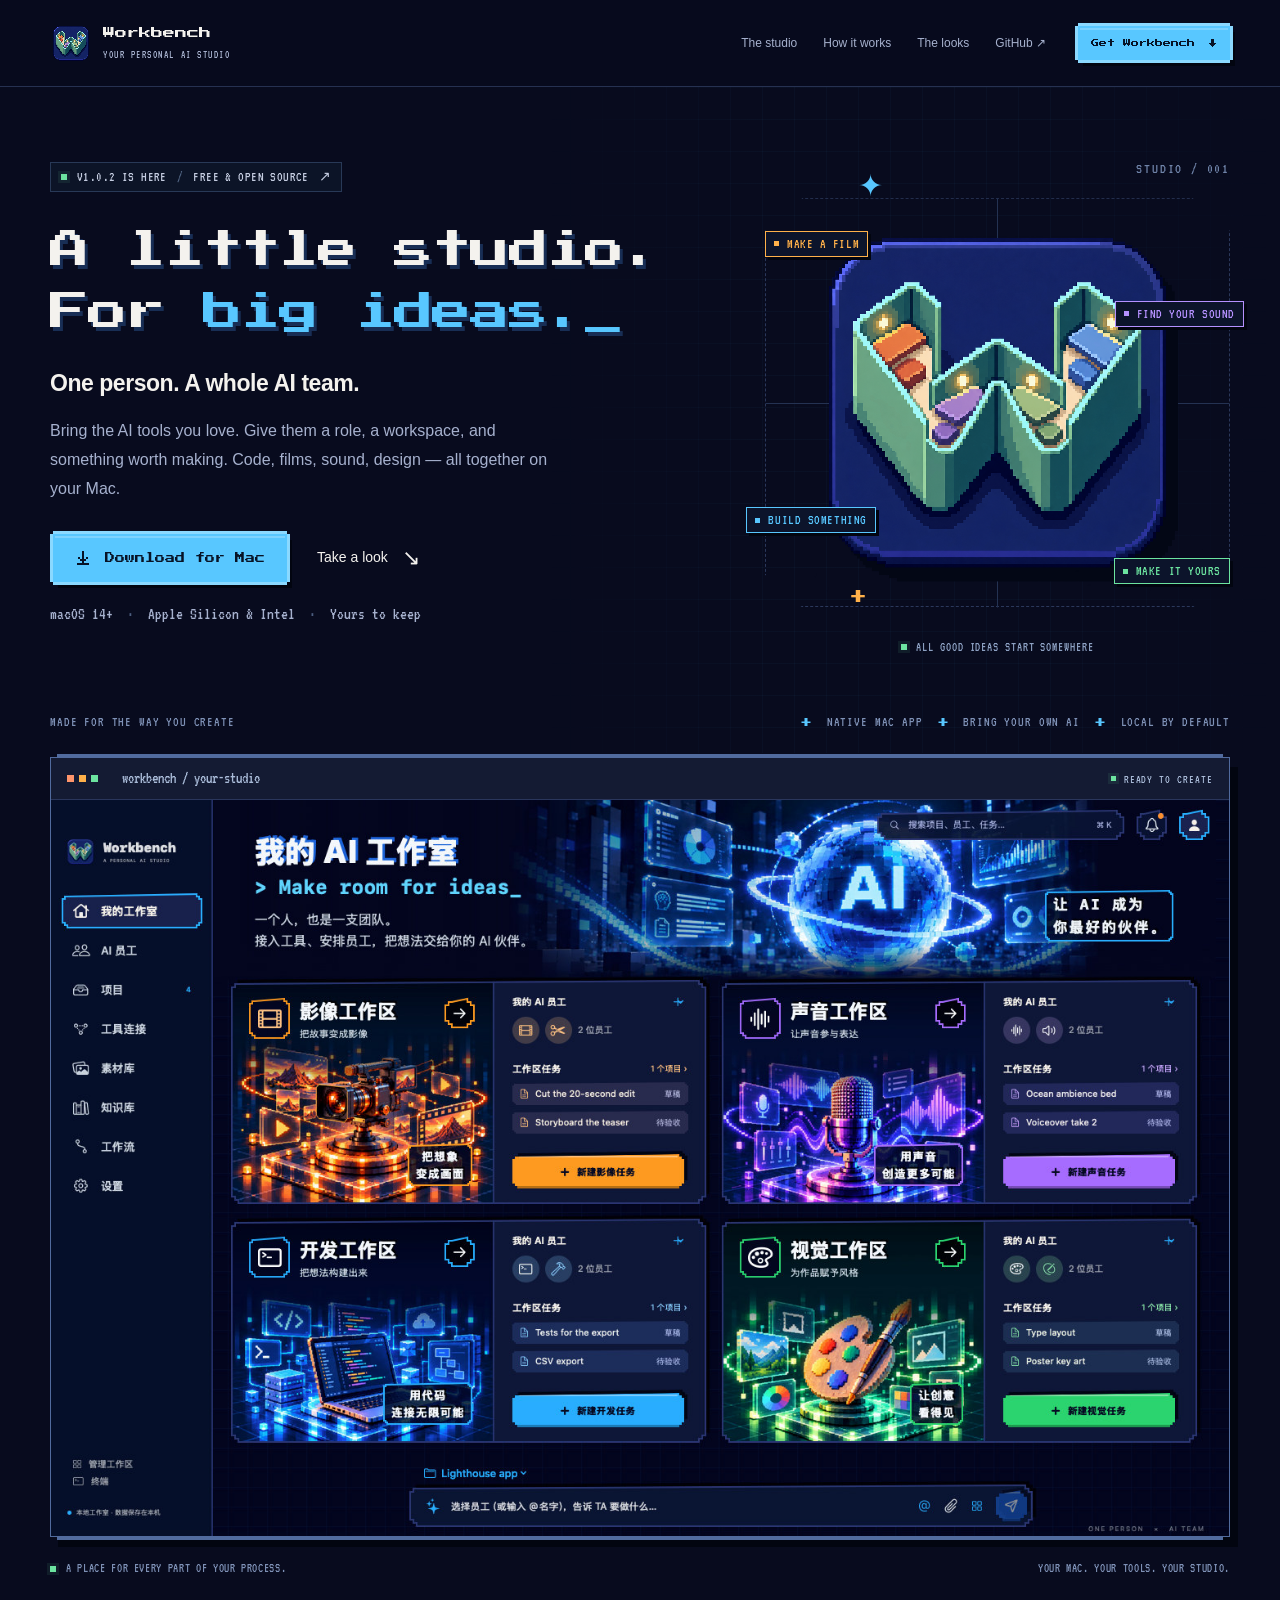
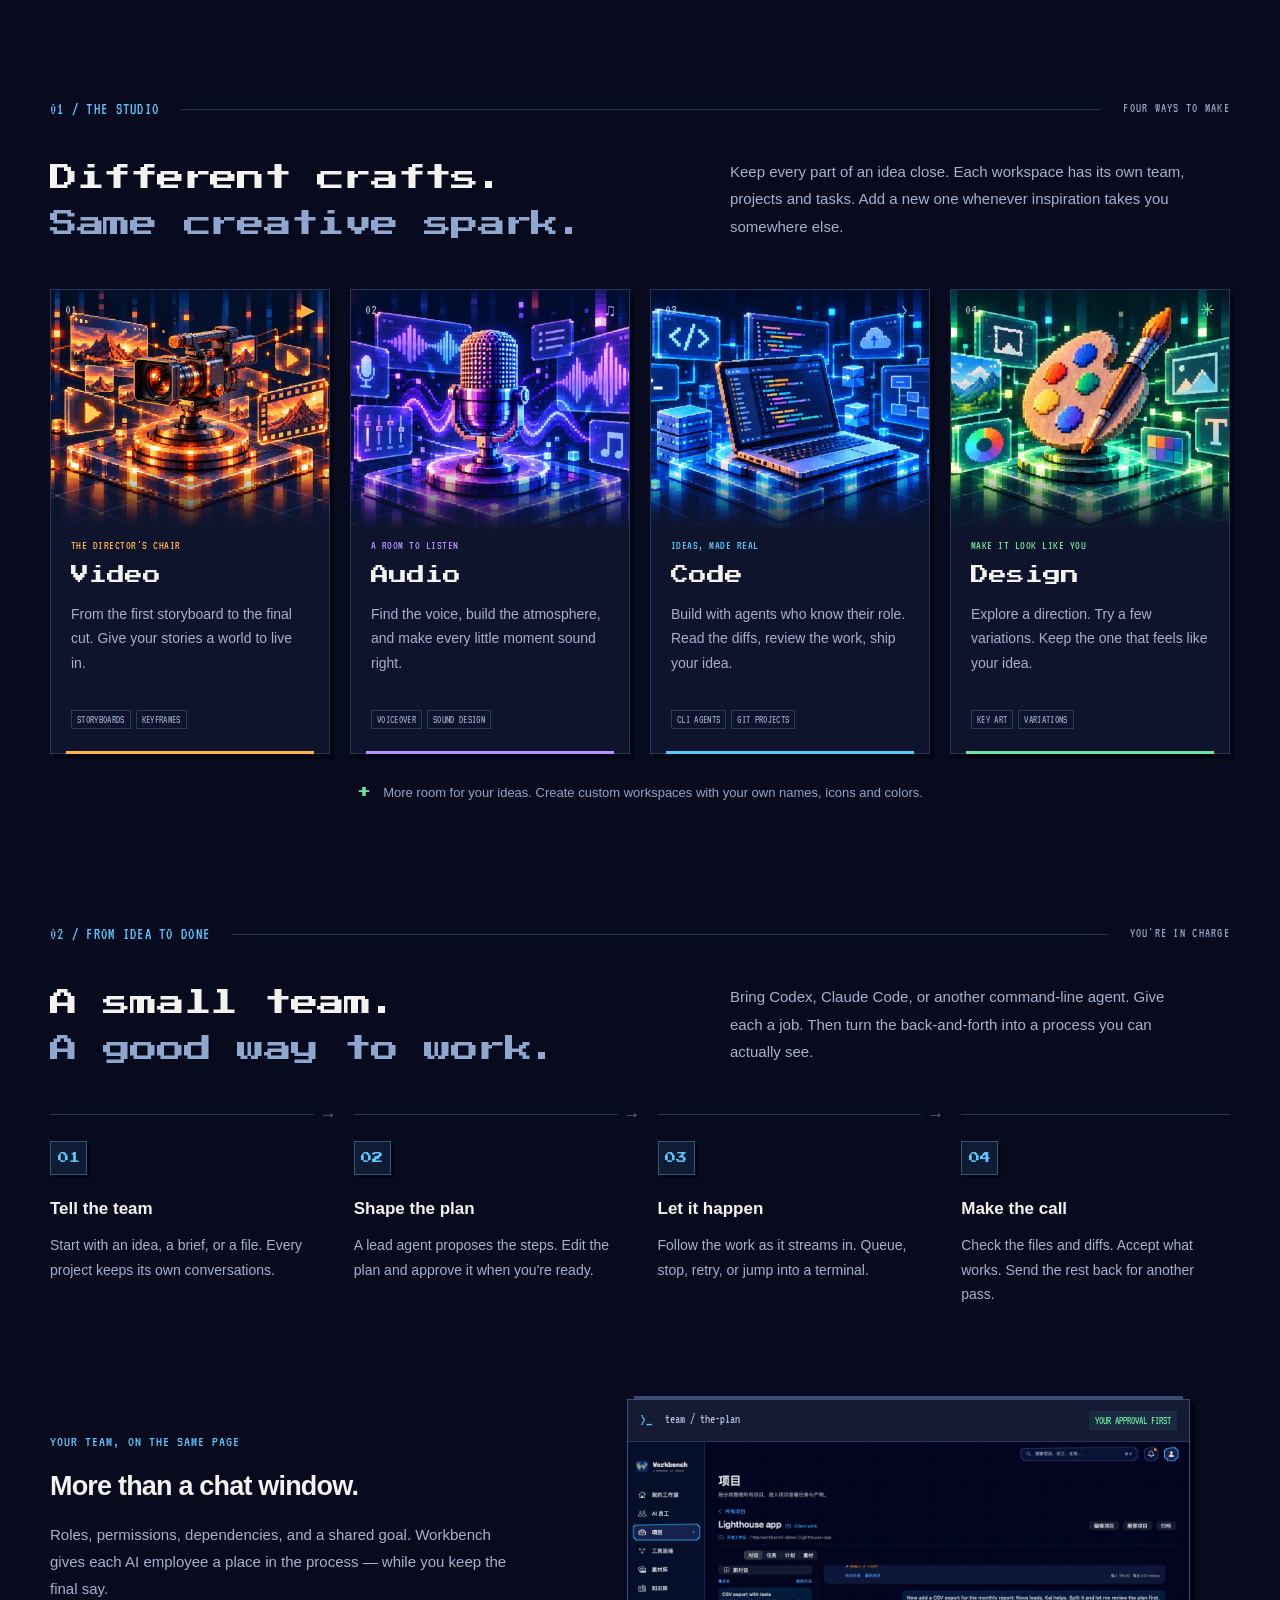
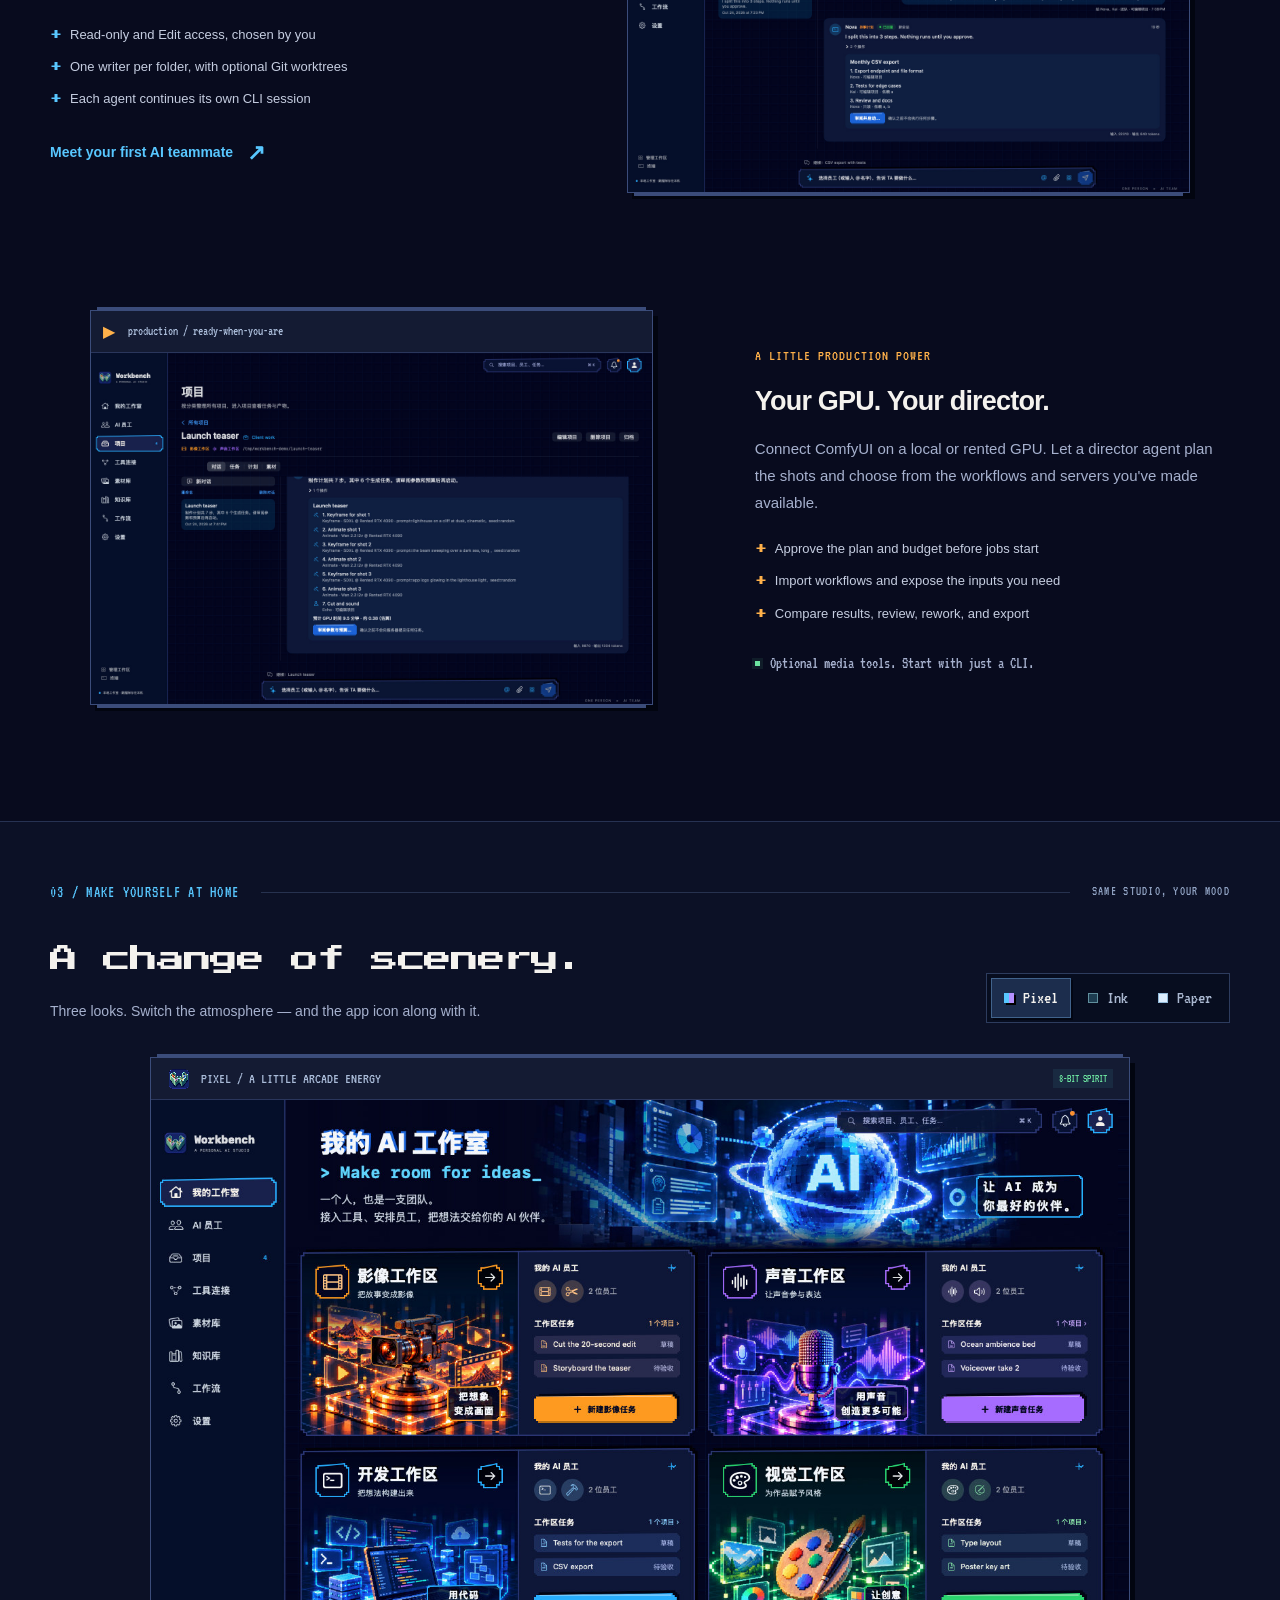
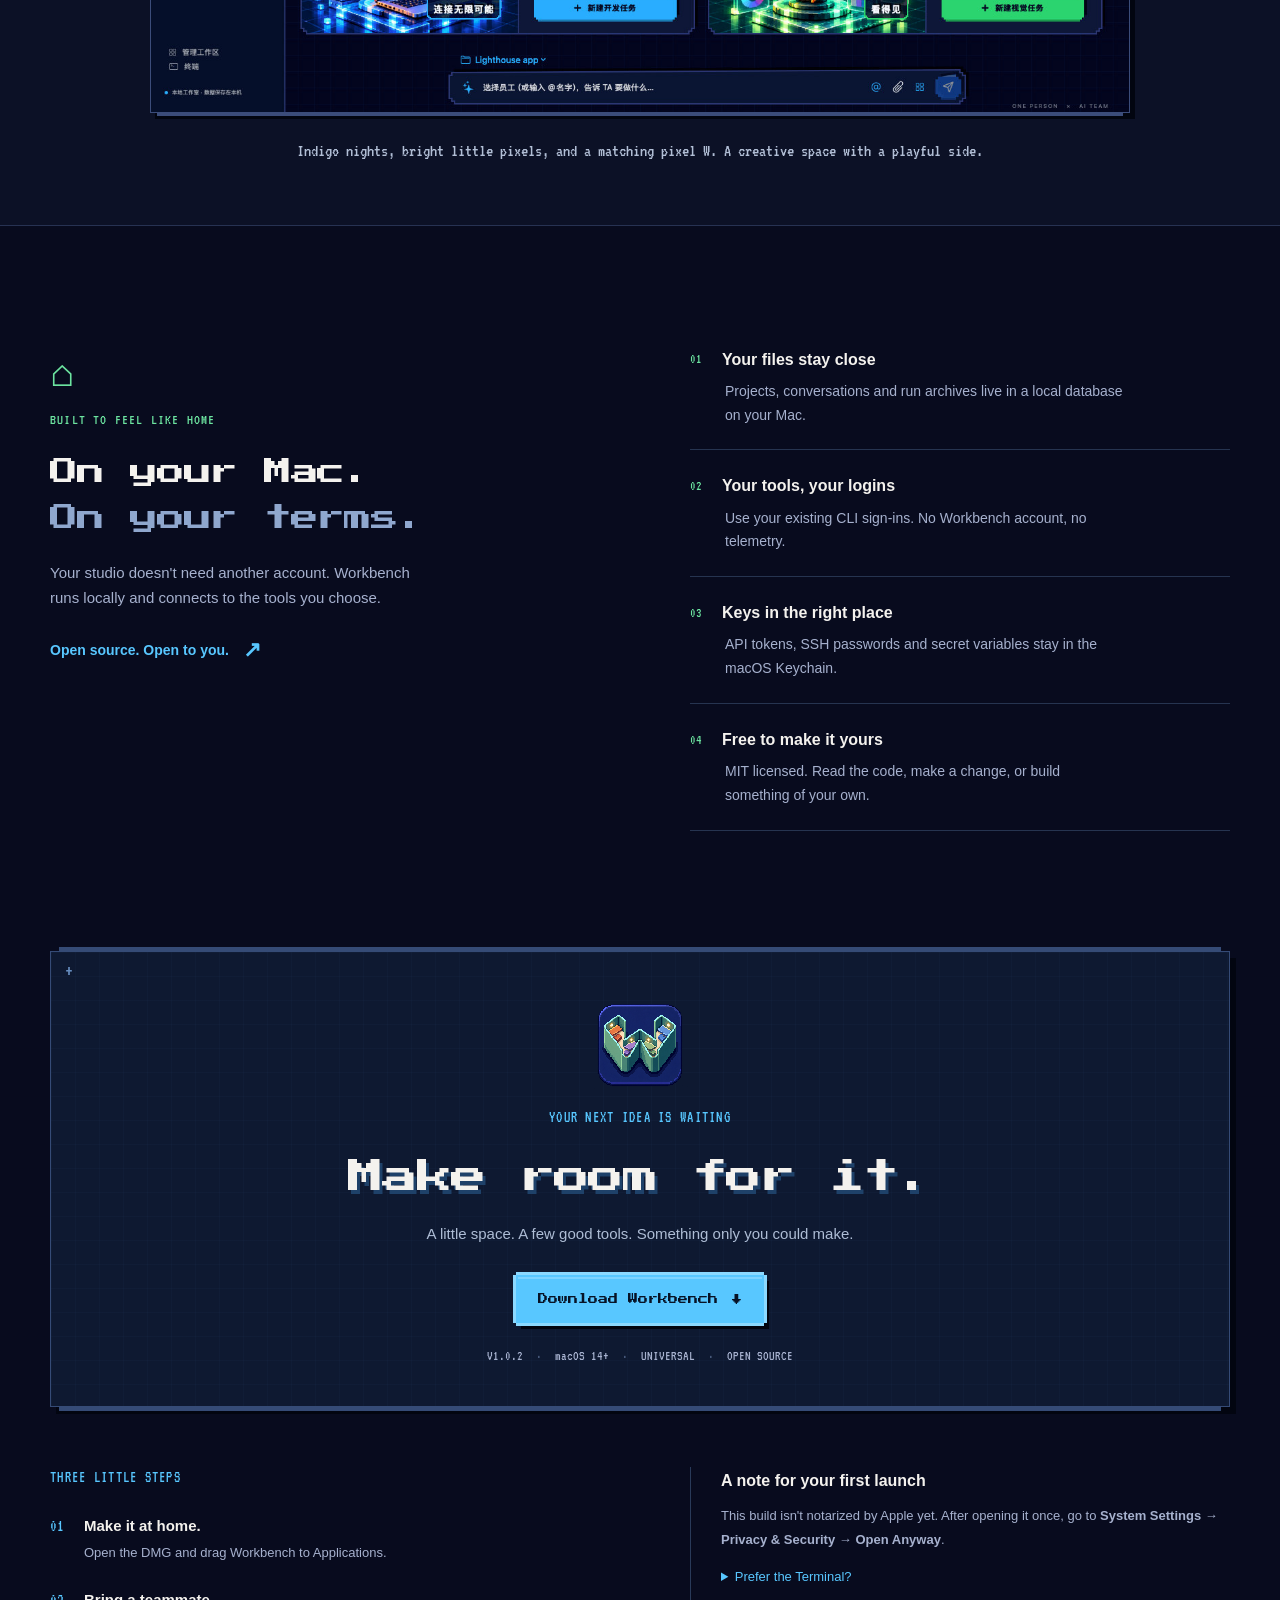
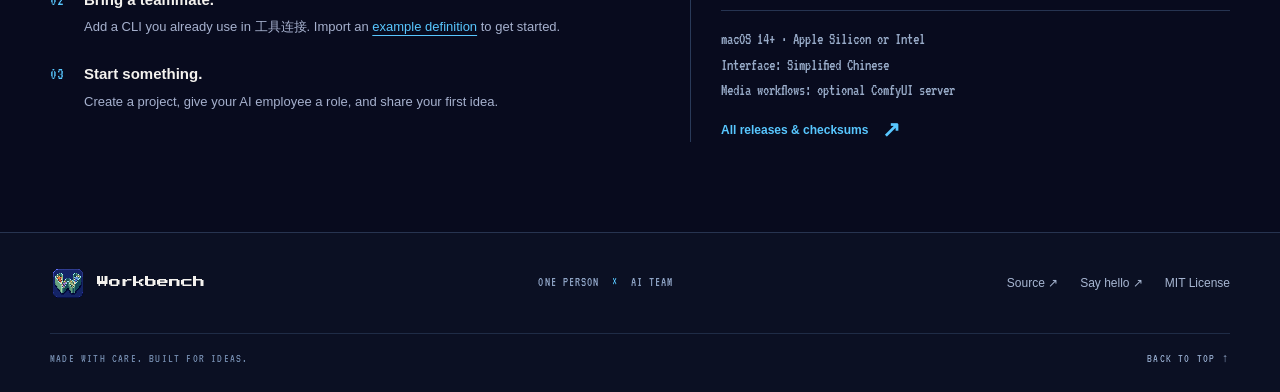
==== commit b36f5840: "Release Workbench 1.0.2 Bump to 1.0.2 (build 11), point the README and homepage downloads to v1.0.2," ====
--- a/site/index.html
+++ b/site/index.html
@@ -34,11 +34,11 @@
       <div class="hero-grid-bg" aria-hidden="true"></div>
       <div class="wrap hero-grid">
         <div class="hero-copy">
-          <a class="release-badge" href="https://github.com/haiyangdeng/My-Workbench/releases/tag/v1.0.1"><span class="status-dot"></span> V1.0.1 IS HERE <span class="badge-divider">/</span> FREE &amp; OPEN SOURCE <span aria-hidden="true">↗</span></a>
+          <a class="release-badge" href="https://github.com/haiyangdeng/My-Workbench/releases/tag/v1.0.2"><span class="status-dot"></span> V1.0.2 IS HERE <span class="badge-divider">/</span> FREE &amp; OPEN SOURCE <span aria-hidden="true">↗</span></a>
           <h1>A little studio.<br>For <span>big ideas.</span><span class="cursor" aria-hidden="true">_</span></h1>
           <p class="hero-tagline">One person. A whole AI team.</p>
           <p class="lede">Bring the AI tools you love. Give them a role, a workspace, and something worth making. Code, films, sound, design — all together on your Mac.</p>
-          <div class="cta"><a class="btn btn-primary" href="https://github.com/haiyangdeng/My-Workbench/releases/download/v1.0.1/Workbench-1.0.1.dmg"><svg aria-hidden="true" viewBox="0 0 16 16" width="16" height="16"><path fill="currentColor" d="M7 1h2v8h2V7h2v2h-2v2H9v2H7v-2H5V9H3V7h2v2h2zM2 13h12v2H2z"/></svg> Download for Mac</a><a class="text-link" href="#studio-preview">Take a look <span aria-hidden="true">↘</span></a></div>
+          <div class="cta"><a class="btn btn-primary" href="https://github.com/haiyangdeng/My-Workbench/releases/download/v1.0.2/Workbench-1.0.2.dmg"><svg aria-hidden="true" viewBox="0 0 16 16" width="16" height="16"><path fill="currentColor" d="M7 1h2v8h2V7h2v2h-2v2H9v2H7v-2H5V9H3V7h2v2h2zM2 13h12v2H2z"/></svg> Download for Mac</a><a class="text-link" href="#studio-preview">Take a look <span aria-hidden="true">↘</span></a></div>
           <p class="fine">macOS 14+ <span>·</span> Apple Silicon &amp; Intel <span>·</span> Yours to keep</p>
         </div>
         <div class="hero-visual" aria-label="Pixel-art Workbench icon: four small workspaces form the letter W">
@@ -101,7 +101,7 @@
 
     <section class="section local-section" id="local"><div class="wrap local-grid"><div class="local-heading"><div class="local-symbol" aria-hidden="true">⌂</div><p class="kicker">BUILT TO FEEL LIKE HOME</p><h2>On your Mac.<br><span>On your terms.</span></h2><p>Your studio doesn't need another account. Workbench runs locally and connects to the tools you choose.</p><a class="text-link" href="https://github.com/haiyangdeng/My-Workbench">Open source. Open to you. <span aria-hidden="true">↗</span></a></div><dl class="local-details"><div><dt><span>01</span> Your files stay close</dt><dd>Projects, conversations and run archives live in a local database on your Mac.</dd></div><div><dt><span>02</span> Your tools, your logins</dt><dd>Use your existing CLI sign-ins. No Workbench account, no telemetry.</dd></div><div><dt><span>03</span> Keys in the right place</dt><dd>API tokens, SSH passwords and secret variables stay in the macOS Keychain.</dd></div><div><dt><span>04</span> Free to make it yours</dt><dd>MIT licensed. Read the code, make a change, or build something of your own.</dd></div></dl></div></section>
 
-    <section class="section install-section" id="install"><div class="wrap"><div class="install-banner"><span class="install-corner" aria-hidden="true">+</span><img src="assets/icon-pixel.png" alt="" width="100" height="100" loading="lazy"><p class="kicker">YOUR NEXT IDEA IS WAITING</p><h2>Make room for it.</h2><p>A little space. A few good tools. Something only you could make.</p><a class="btn btn-primary" href="https://github.com/haiyangdeng/My-Workbench/releases/download/v1.0.1/Workbench-1.0.1.dmg">Download Workbench <span aria-hidden="true">↓</span></a><p class="fine">V1.0.1 <span>·</span> macOS 14+ <span>·</span> UNIVERSAL <span>·</span> OPEN SOURCE</p></div><div class="install-details"><div><p class="kicker">THREE LITTLE STEPS</p><ol class="install-steps"><li><span>01</span><div><b>Make it at home.</b><p>Open the DMG and drag Workbench to Applications.</p></div></li><li><span>02</span><div><b>Bring a teammate.</b><p>Add a CLI you already use in 工具连接. Import an <a href="https://github.com/haiyangdeng/My-Workbench/tree/main/docs/cli-examples">example definition</a> to get started.</p></div></li><li><span>03</span><div><b>Start something.</b><p>Create a project, give your AI employee a role, and share your first idea.</p></div></li></ol></div><aside class="first-launch"><h3>A note for your first launch</h3><p>This build isn't notarized by Apple yet. After opening it once, go to <b>System Settings → Privacy &amp; Security → Open Anyway</b>.</p><details><summary>Prefer the Terminal?</summary><div class="code"><code id="xattr">xattr -dr com.apple.quarantine /Applications/Workbench.app</code><button class="copy" type="button" data-copy="xattr" aria-label="Copy the first-launch command">Copy</button></div></details><p class="requirements">macOS 14+ · Apple Silicon or Intel<br>Interface: Simplified Chinese<br>Media workflows: optional ComfyUI server</p><a class="text-link" href="https://github.com/haiyangdeng/My-Workbench/releases">All releases &amp; checksums <span aria-hidden="true">↗</span></a></aside></div></div></section>
+    <section class="section install-section" id="install"><div class="wrap"><div class="install-banner"><span class="install-corner" aria-hidden="true">+</span><img src="assets/icon-pixel.png" alt="" width="100" height="100" loading="lazy"><p class="kicker">YOUR NEXT IDEA IS WAITING</p><h2>Make room for it.</h2><p>A little space. A few good tools. Something only you could make.</p><a class="btn btn-primary" href="https://github.com/haiyangdeng/My-Workbench/releases/download/v1.0.2/Workbench-1.0.2.dmg">Download Workbench <span aria-hidden="true">↓</span></a><p class="fine">V1.0.2 <span>·</span> macOS 14+ <span>·</span> UNIVERSAL <span>·</span> OPEN SOURCE</p></div><div class="install-details"><div><p class="kicker">THREE LITTLE STEPS</p><ol class="install-steps"><li><span>01</span><div><b>Make it at home.</b><p>Open the DMG and drag Workbench to Applications.</p></div></li><li><span>02</span><div><b>Bring a teammate.</b><p>Add a CLI you already use in 工具连接. Import an <a href="https://github.com/haiyangdeng/My-Workbench/tree/main/docs/cli-examples">example definition</a> to get started.</p></div></li><li><span>03</span><div><b>Start something.</b><p>Create a project, give your AI employee a role, and share your first idea.</p></div></li></ol></div><aside class="first-launch"><h3>A note for your first launch</h3><p>This build isn't notarized by Apple yet. After opening it once, go to <b>System Settings → Privacy &amp; Security → Open Anyway</b>.</p><details><summary>Prefer the Terminal?</summary><div class="code"><code id="xattr">xattr -dr com.apple.quarantine /Applications/Workbench.app</code><button class="copy" type="button" data-copy="xattr"><span class="copy-label">Copy</span><span class="visually-hidden"> the first-launch command</span></button><span class="visually-hidden" role="status" data-copy-status></span></div></details><p class="requirements">macOS 14+ · Apple Silicon or Intel<br>Interface: Simplified Chinese<br>Media workflows: optional ComfyUI server</p><a class="text-link" href="https://github.com/haiyangdeng/My-Workbench/releases">All releases &amp; checksums <span aria-hidden="true">↗</span></a></aside></div></div></section>
   </main>
   <footer class="footer"><div class="wrap"><div class="footer-top"><a class="brand" href="#top"><img src="assets/icon-pixel.png" alt="" width="36" height="36"><span>Workbench</span></a><p>ONE PERSON <span>×</span> AI TEAM</p><nav aria-label="Footer navigation"><a href="https://github.com/haiyangdeng/My-Workbench">Source <span aria-hidden="true">↗</span></a><a href="https://github.com/haiyangdeng/My-Workbench/issues">Say hello <span aria-hidden="true">↗</span></a><a href="https://github.com/haiyangdeng/My-Workbench/blob/main/LICENSE">MIT License</a></nav></div><div class="footer-bottom"><span>MADE WITH CARE. BUILT FOR IDEAS.</span><a href="#top">BACK TO TOP ↑</a></div></div></footer>
   <dialog class="image-dialog" aria-label="Screenshot preview"><div class="dialog-toolbar"><span id="dialog-caption"></span><button type="button" class="dialog-close" aria-label="Close screenshot preview">Close <span aria-hidden="true">×</span></button></div><img id="dialog-image" alt=""></dialog>
--- a/site/styles.css
+++ b/site/styles.css
@@ -1260,6 +1260,18 @@
   color:#bde6d5;
 }
 
+.visually-hidden {
+  position:absolute;
+  width:1px;
+  height:1px;
+  margin:-1px;
+  padding:0;
+  overflow:hidden;
+  clip:rect(0 0 0 0);
+  white-space:nowrap;
+  border:0;
+}
+
 .footer {
   border-top:1px solid #273450;
   background:#0b1023;
